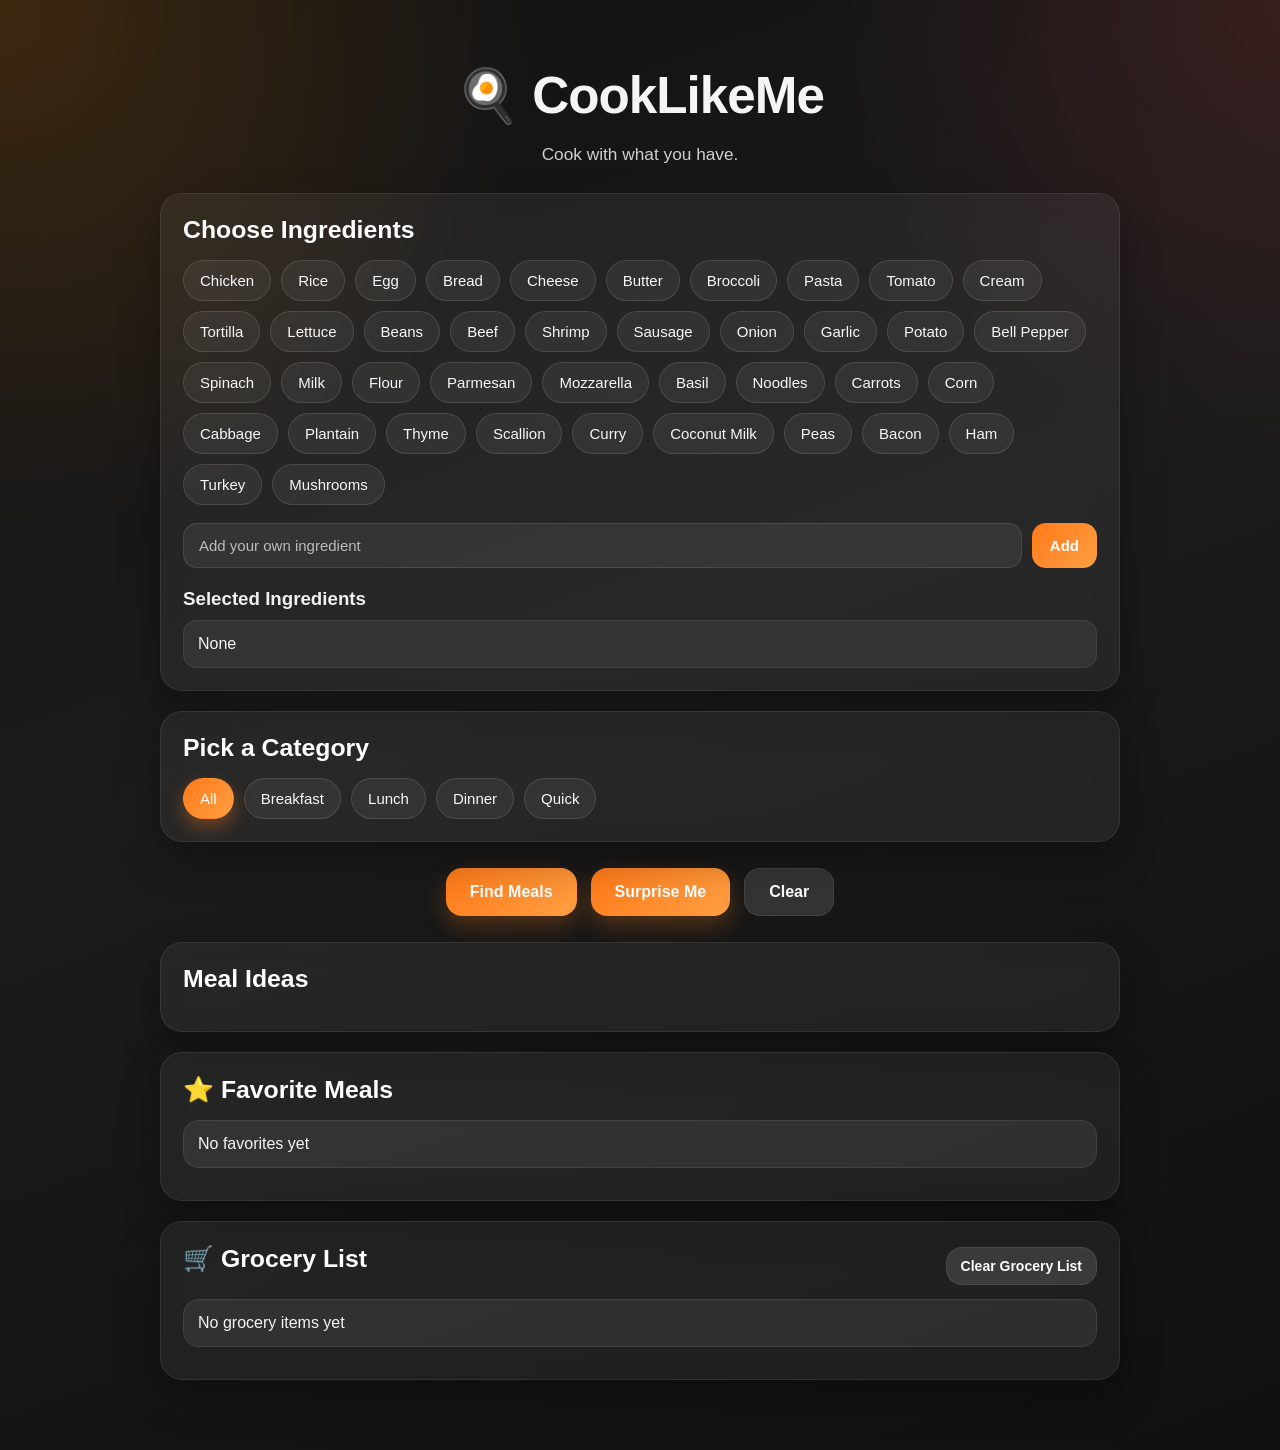
==== index.html @ 59a3946d "Add files via upload" ====
<!DOCTYPE html>
<html lang="en">
<head>
  <meta charset="UTF-8">
  <meta name="viewport" content="width=device-width, initial-scale=1.0">
  <title>CookLikeMe</title>
  <meta name="theme-color" content="#ff7a18">
  <meta name="description" content="CookLikeMe helps you find meals based on ingredients you already have.">
  <link rel="manifest" href="manifest.json">
  <link rel="stylesheet" href="style.css">
</head>
<body>
  <div class="app">
    <div class="container">
      <h1>🍳 CookLikeMe</h1>
      <p class="subtitle">Cook with what you have.</p>

      <div class="card">
        <h2>Choose Ingredients</h2>

        <div class="ingredients-box">
          <button class="ingredient-btn" onclick="toggleIngredient('chicken', this)">Chicken</button>
          <button class="ingredient-btn" onclick="toggleIngredient('rice', this)">Rice</button>
          <button class="ingredient-btn" onclick="toggleIngredient('egg', this)">Egg</button>
          <button class="ingredient-btn" onclick="toggleIngredient('bread', this)">Bread</button>
          <button class="ingredient-btn" onclick="toggleIngredient('cheese', this)">Cheese</button>
          <button class="ingredient-btn" onclick="toggleIngredient('butter', this)">Butter</button>
          <button class="ingredient-btn" onclick="toggleIngredient('broccoli', this)">Broccoli</button>
          <button class="ingredient-btn" onclick="toggleIngredient('pasta', this)">Pasta</button>
          <button class="ingredient-btn" onclick="toggleIngredient('tomato', this)">Tomato</button>
          <button class="ingredient-btn" onclick="toggleIngredient('cream', this)">Cream</button>
          <button class="ingredient-btn" onclick="toggleIngredient('tortilla', this)">Tortilla</button>
          <button class="ingredient-btn" onclick="toggleIngredient('lettuce', this)">Lettuce</button>
          <button class="ingredient-btn" onclick="toggleIngredient('beans', this)">Beans</button>
          <button class="ingredient-btn" onclick="toggleIngredient('beef', this)">Beef</button>
          <button class="ingredient-btn" onclick="toggleIngredient('shrimp', this)">Shrimp</button>
          <button class="ingredient-btn" onclick="toggleIngredient('sausage', this)">Sausage</button>
          <button class="ingredient-btn" onclick="toggleIngredient('onion', this)">Onion</button>
          <button class="ingredient-btn" onclick="toggleIngredient('garlic', this)">Garlic</button>
          <button class="ingredient-btn" onclick="toggleIngredient('potato', this)">Potato</button>
          <button class="ingredient-btn" onclick="toggleIngredient('bell pepper', this)">Bell Pepper</button>
          <button class="ingredient-btn" onclick="toggleIngredient('spinach', this)">Spinach</button>
          <button class="ingredient-btn" onclick="toggleIngredient('milk', this)">Milk</button>
          <button class="ingredient-btn" onclick="toggleIngredient('flour', this)">Flour</button>
          <button class="ingredient-btn" onclick="toggleIngredient('parmesan', this)">Parmesan</button>
          <button class="ingredient-btn" onclick="toggleIngredient('mozzarella', this)">Mozzarella</button>
          <button class="ingredient-btn" onclick="toggleIngredient('basil', this)">Basil</button>
          <button class="ingredient-btn" onclick="toggleIngredient('noodles', this)">Noodles</button>
          <button class="ingredient-btn" onclick="toggleIngredient('carrots', this)">Carrots</button>
          <button class="ingredient-btn" onclick="toggleIngredient('corn', this)">Corn</button>
          <button class="ingredient-btn" onclick="toggleIngredient('cabbage', this)">Cabbage</button>
          <button class="ingredient-btn" onclick="toggleIngredient('plantain', this)">Plantain</button>
          <button class="ingredient-btn" onclick="toggleIngredient('thyme', this)">Thyme</button>
          <button class="ingredient-btn" onclick="toggleIngredient('scallion', this)">Scallion</button>
          <button class="ingredient-btn" onclick="toggleIngredient('curry', this)">Curry</button>
          <button class="ingredient-btn" onclick="toggleIngredient('coconut milk', this)">Coconut Milk</button>
          <button class="ingredient-btn" onclick="toggleIngredient('peas', this)">Peas</button>
          <button class="ingredient-btn" onclick="toggleIngredient('bacon', this)">Bacon</button>
          <button class="ingredient-btn" onclick="toggleIngredient('ham', this)">Ham</button>
          <button class="ingredient-btn" onclick="toggleIngredient('turkey', this)">Turkey</button>
          <button class="ingredient-btn" onclick="toggleIngredient('mushrooms', this)">Mushrooms</button>
        </div>

        <div class="custom-input-row">
          <input type="text" id="customIngredient" placeholder="Add your own ingredient">
          <button class="small-btn" onclick="addCustomIngredient()">Add</button>
        </div>

        <h3>Selected Ingredients</h3>
        <div id="selectedIngredients" class="selected-display">None</div>
      </div>

      <div class="card">
        <h2>Pick a Category</h2>
        <div class="category-box">
          <button class="category-btn active-category" onclick="selectCategory('all', this)">All</button>
          <button class="category-btn" onclick="selectCategory('breakfast', this)">Breakfast</button>
          <button class="category-btn" onclick="selectCategory('lunch', this)">Lunch</button>
          <button class="category-btn" onclick="selectCategory('dinner', this)">Dinner</button>
          <button class="category-btn" onclick="selectCategory('quick', this)">Quick</button>
        </div>
      </div>

      <div class="actions">
        <button class="main-btn" onclick="findMeals()">Find Meals</button>
        <button class="main-btn" onclick="surpriseMeal()">Surprise Me</button>
        <button class="secondary-btn" onclick="clearResults()">Clear</button>
      </div>

      <div class="card results-card">
        <h2>Meal Ideas</h2>
        <ul id="results"></ul>
      </div>

      <div class="card">
        <h2>⭐ Favorite Meals</h2>
        <ul id="favoritesList"></ul>
      </div>

      <div class="card">
        <div class="section-header-row">
          <h2>🛒 Grocery List</h2>
          <button class="secondary-btn small-clear-btn" onclick="clearGroceryList()">Clear Grocery List</button>
        </div>
        <ul id="groceryList"></ul>
      </div>
    </div>
  </div>

  <div id="mealModal" class="modal">
    <div class="modal-content">
      <span class="close-modal" onclick="closeModal()">&times;</span>

      <h2 id="modalTitle"></h2>
      <p id="modalCategory"></p>
      <p id="modalIngredients"></p>
      <p id="modalInstructions"></p>

      <div class="modal-actions">
        <button onclick="modalSaveFavorite()">❤️ Save</button>
        <button onclick="modalAddToGrocery()">🛒 Add to Grocery</button>
      </div>
    </div>
  </div>

  <script src="script.js"></script>
  <script>
    if ("serviceWorker" in navigator) {
      window.addEventListener("load", () => {
        navigator.serviceWorker.register("sw.js")
          .then(() => console.log("Service Worker registered"))
          .catch(error => console.log("Service Worker registration failed:", error));
      });
    }
  </script>
</body>
</html>
---- style.css ----
* {
  box-sizing: border-box;
}

body {
  margin: 0;
  font-family: Arial, sans-serif;
  background:
    radial-gradient(circle at top left, rgba(255, 140, 0, 0.18), transparent 28%),
    radial-gradient(circle at top right, rgba(255, 80, 80, 0.14), transparent 24%),
    linear-gradient(160deg, #121212 0%, #1b1b1b 45%, #101010 100%);
  color: #f5f5f5;
}

.app {
  min-height: 100vh;
  padding: 32px 16px 50px;
}

.container {
  max-width: 960px;
  margin: 0 auto;
}

h1 {
  text-align: center;
  font-size: 3.2rem;
  margin-bottom: 10px;
  letter-spacing: -1px;
}

.subtitle {
  text-align: center;
  color: #cfcfcf;
  font-size: 1.08rem;
  margin-bottom: 28px;
}

.card {
  background: rgba(255, 255, 255, 0.06);
  border: 1px solid rgba(255, 255, 255, 0.08);
  border-radius: 22px;
  padding: 22px;
  margin-bottom: 20px;
  box-shadow: 0 18px 40px rgba(0, 0, 0, 0.28);
  backdrop-filter: blur(12px);
}

.card h2 {
  margin-top: 0;
  margin-bottom: 16px;
  font-size: 1.55rem;
  color: #ffffff;
}

.card h3 {
  margin-top: 20px;
  margin-bottom: 10px;
  color: #f0f0f0;
}

.ingredients-box,
.category-box {
  display: flex;
  flex-wrap: wrap;
  gap: 10px;
}

.ingredient-btn,
.category-btn {
  padding: 11px 16px;
  border-radius: 999px;
  border: 1px solid rgba(255, 255, 255, 0.12);
  background: rgba(255, 255, 255, 0.06);
  color: #f8f8f8;
  cursor: pointer;
  font-size: 15px;
  transition: 0.2s ease;
}

.ingredient-btn:hover,
.category-btn:hover {
  transform: translateY(-1px);
  border-color: rgba(255, 166, 77, 0.7);
  background: rgba(255, 255, 255, 0.1);
}

.ingredient-btn.selected {
  background: linear-gradient(135deg, #ff7a18, #ff9f43);
  color: white;
  border-color: transparent;
  box-shadow: 0 8px 18px rgba(255, 122, 24, 0.35);
}

.active-category {
  background: linear-gradient(135deg, #ff7a18, #ff9f43);
  color: white;
  border-color: transparent;
  box-shadow: 0 8px 18px rgba(255, 122, 24, 0.35);
}

.custom-input-row {
  display: flex;
  gap: 10px;
  margin-top: 18px;
  flex-wrap: wrap;
}

.custom-input-row input {
  flex: 1;
  min-width: 220px;
  padding: 13px 15px;
  border-radius: 14px;
  border: 1px solid rgba(255, 255, 255, 0.1);
  background: rgba(255, 255, 255, 0.07);
  color: white;
  font-size: 15px;
  outline: none;
}

.custom-input-row input::placeholder {
  color: #bbbbbb;
}

.small-btn,
.main-btn,
.secondary-btn,
.remove-favorite-btn,
.add-grocery-btn,
.remove-grocery-btn {
  border: none;
  cursor: pointer;
  transition: 0.2s ease;
  font-weight: 600;
}

.small-btn {
  background: linear-gradient(135deg, #ff7a18, #ff9f43);
  color: white;
  padding: 12px 18px;
  border-radius: 14px;
  font-size: 15px;
}

.main-btn {
  background: linear-gradient(135deg, #ff7a18, #ff9f43);
  color: white;
  padding: 14px 24px;
  border-radius: 16px;
  font-size: 16px;
  box-shadow: 0 10px 22px rgba(255, 122, 24, 0.26);
}

.secondary-btn {
  background: rgba(255, 255, 255, 0.12);
  color: #ffffff;
  padding: 14px 24px;
  border-radius: 16px;
  font-size: 16px;
  border: 1px solid rgba(255, 255, 255, 0.08);
}

.small-clear-btn {
  padding: 10px 14px;
  font-size: 14px;
}

.small-btn:hover,
.main-btn:hover,
.secondary-btn:hover,
.remove-favorite-btn:hover,
.add-grocery-btn:hover,
.remove-grocery-btn:hover {
  transform: translateY(-1px);
  opacity: 0.97;
}

.selected-display {
  background: rgba(255, 255, 255, 0.06);
  border-radius: 14px;
  padding: 14px;
  min-height: 48px;
  border: 1px solid rgba(255, 255, 255, 0.08);
}

.ingredient-tag {
  display: inline-block;
  background: linear-gradient(135deg, #ff7a18, #ff9f43);
  color: white;
  padding: 7px 12px;
  margin: 5px;
  border-radius: 999px;
  font-size: 14px;
  cursor: pointer;
  box-shadow: 0 8px 14px rgba(255, 122, 24, 0.22);
}

.ingredient-tag:hover {
  opacity: 0.88;
}

.actions {
  display: flex;
  justify-content: center;
  gap: 14px;
  margin: 26px 0;
  flex-wrap: wrap;
}

.results-card ul,
#favoritesList,
#groceryList {
  list-style: none;
  padding: 0;
  margin: 0;
}

.results-card li,
#favoritesList li,
#groceryList li {
  background: rgba(255, 255, 255, 0.07);
  border: 1px solid rgba(255, 255, 255, 0.08);
  margin: 10px 0;
  padding: 14px;
  border-radius: 16px;
  font-size: 16px;
}

.meal-card {
  text-align: left;
  cursor: pointer;
}

.meal-header {
  display: flex;
  align-items: flex-start;
  justify-content: space-between;
  gap: 12px;
  margin-bottom: 4px;
}

.meal-title {
  font-weight: bold;
  font-size: 19px;
  line-height: 1.3;
  color: #ffffff;
}

.favorite-btn {
  cursor: pointer;
  font-size: 22px;
  line-height: 1;
  flex-shrink: 0;
  filter: drop-shadow(0 2px 6px rgba(0, 0, 0, 0.25));
}

.favorite-btn:hover {
  transform: scale(1.15);
}

.meal-category {
  display: inline-block;
  font-size: 12px;
  color: #ffd3b0;
  text-transform: capitalize;
  margin-bottom: 8px;
  padding: 4px 10px;
  border-radius: 999px;
  background: rgba(255, 122, 24, 0.14);
  border: 1px solid rgba(255, 122, 24, 0.2);
}

.meal-ingredients {
  font-size: 14px;
  color: #d8d8d8;
  margin-bottom: 8px;
}

.meal-instructions {
  font-size: 14px;
  color: #f0f0f0;
  line-height: 1.6;
  margin-bottom: 12px;
}

.meal-missing {
  color: #ffb370;
  margin-top: 5px;
  margin-bottom: 10px;
  font-weight: bold;
}

.meal-actions {
  display: flex;
  flex-wrap: wrap;
  gap: 10px;
  margin-top: 10px;
}

.add-grocery-btn {
  background: rgba(255, 255, 255, 0.1);
  color: white;
  padding: 10px 14px;
  border-radius: 12px;
  font-size: 14px;
  border: 1px solid rgba(255, 255, 255, 0.08);
}

.add-grocery-btn:hover {
  background: rgba(255, 255, 255, 0.16);
}

.close-match-title {
  margin: 10px 0 14px;
  font-size: 1.35rem;
  color: #ffffff;
}

.favorite-item,
.grocery-item {
  display: flex;
  justify-content: space-between;
  align-items: center;
  gap: 12px;
  color: #f5f5f5;
}

.remove-favorite-btn,
.remove-grocery-btn {
  background: linear-gradient(135deg, #ff7a18, #ff9f43);
  color: white;
  padding: 8px 12px;
  border-radius: 10px;
  font-size: 14px;
}

.section-header-row {
  display: flex;
  justify-content: space-between;
  align-items: center;
  gap: 12px;
  flex-wrap: wrap;
}

/* MODAL */
.modal {
  display: none;
  position: fixed;
  z-index: 1000;
  inset: 0;
  background: rgba(0, 0, 0, 0.72);
  backdrop-filter: blur(4px);
}

.modal-content {
  background: linear-gradient(180deg, #232323 0%, #181818 100%);
  color: white;
  margin: 8% auto;
  padding: 26px;
  border-radius: 22px;
  width: 90%;
  max-width: 520px;
  position: relative;
  animation: fadeIn 0.2s ease;
  box-shadow: 0 24px 60px rgba(0, 0, 0, 0.45);
  border: 1px solid rgba(255, 255, 255, 0.08);
}

@keyframes fadeIn {
  from {
    opacity: 0;
    transform: translateY(10px) scale(0.98);
  }
  to {
    opacity: 1;
    transform: translateY(0) scale(1);
  }
}

.close-modal {
  position: absolute;
  right: 16px;
  top: 10px;
  font-size: 28px;
  cursor: pointer;
  color: #ffffff;
}

.modal-actions {
  display: flex;
  gap: 10px;
  margin-top: 18px;
  flex-wrap: wrap;
}

.modal-actions button {
  flex: 1;
  min-width: 140px;
  padding: 12px;
  border-radius: 12px;
  border: none;
  background: linear-gradient(135deg, #ff7a18, #ff9f43);
  color: white;
  cursor: pointer;
  font-weight: 600;
}

#modalTitle {
  margin-top: 8px;
  margin-bottom: 14px;
  font-size: 1.8rem;
}

#modalCategory,
#modalIngredients,
#modalInstructions {
  margin: 10px 0;
  line-height: 1.6;
  color: #e8e8e8;
}

@media (max-width: 600px) {
  h1 {
    font-size: 2.4rem;
  }

  .card {
    padding: 18px;
  }

  .main-btn,
  .secondary-btn,
  .small-btn,
  .add-grocery-btn {
    width: 100%;
  }

  .custom-input-row {
    flex-direction: column;
  }

  .meal-header,
  .favorite-item,
  .grocery-item,
  .section-header-row {
    flex-direction: column;
    align-items: flex-start;
  }

  .favorite-btn {
    align-self: flex-end;
  }

  .modal-content {
    margin: 20% auto;
    padding: 22px;
  }
}
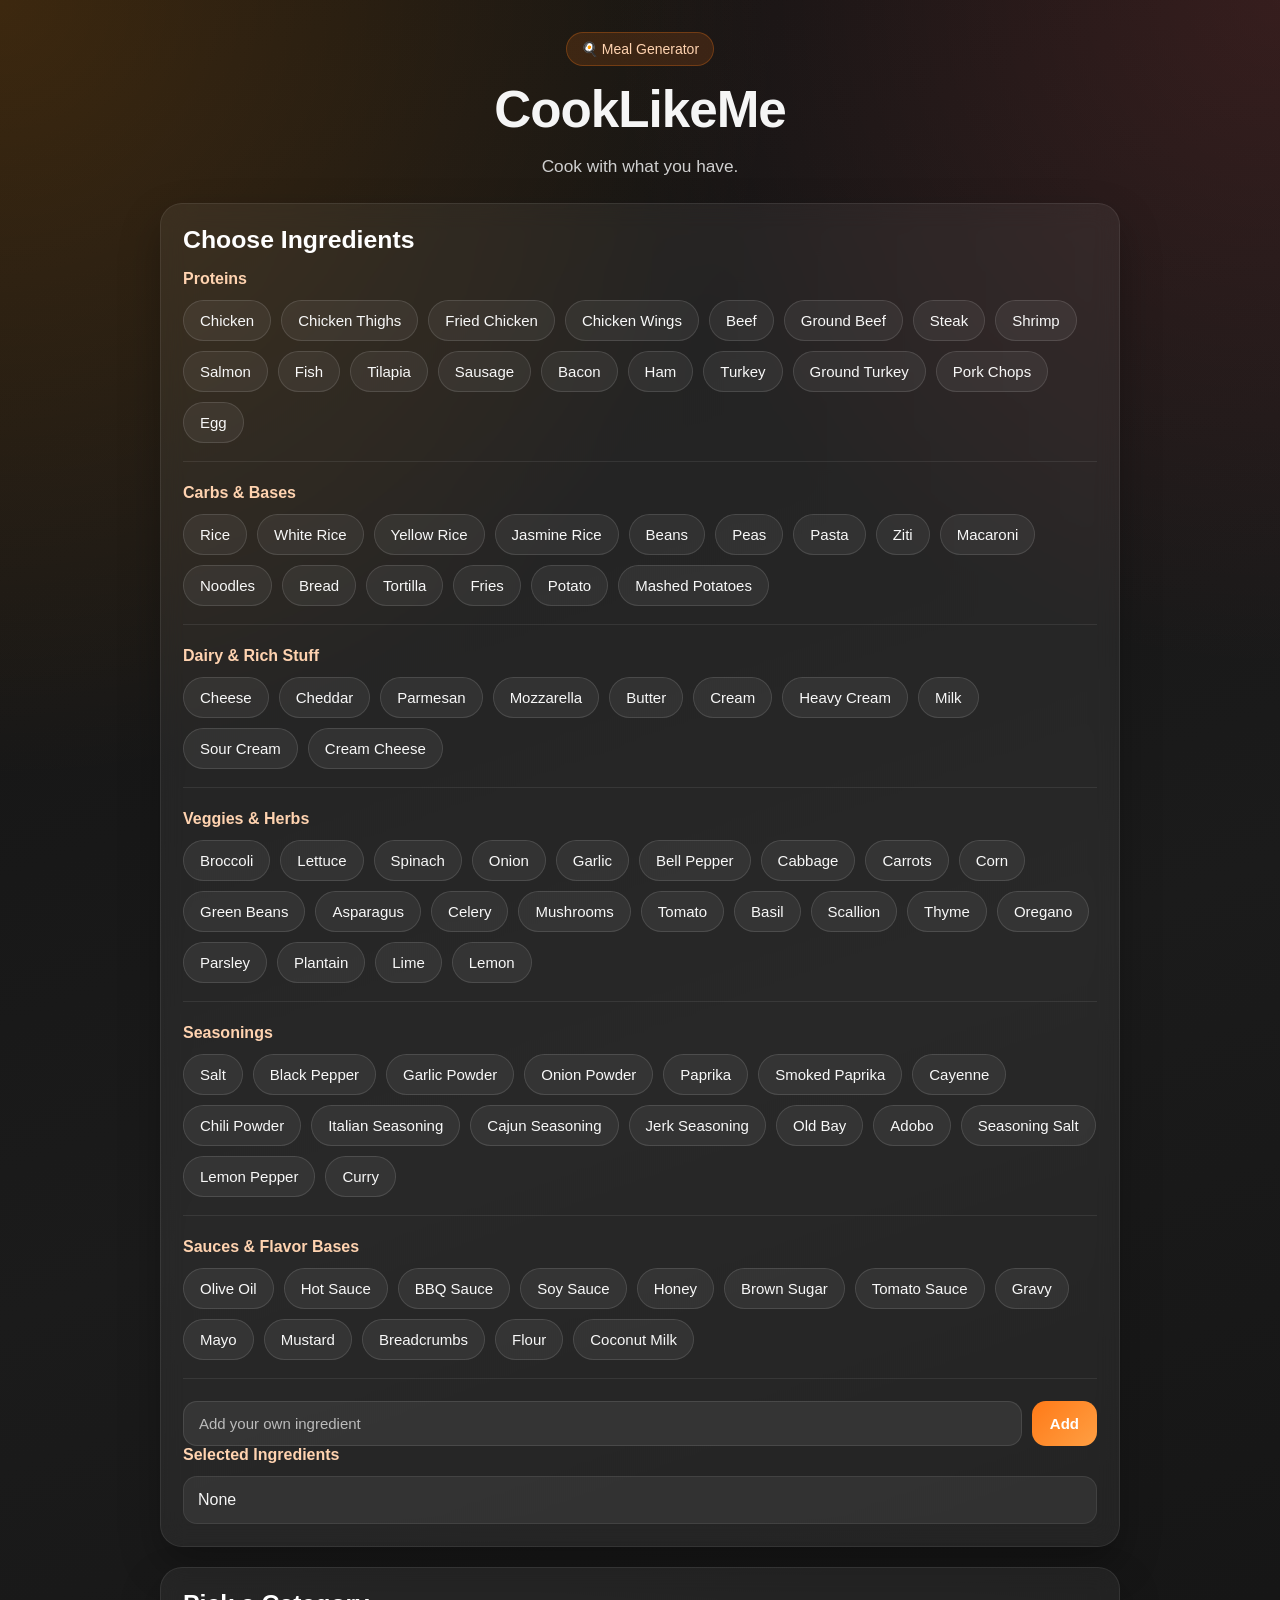
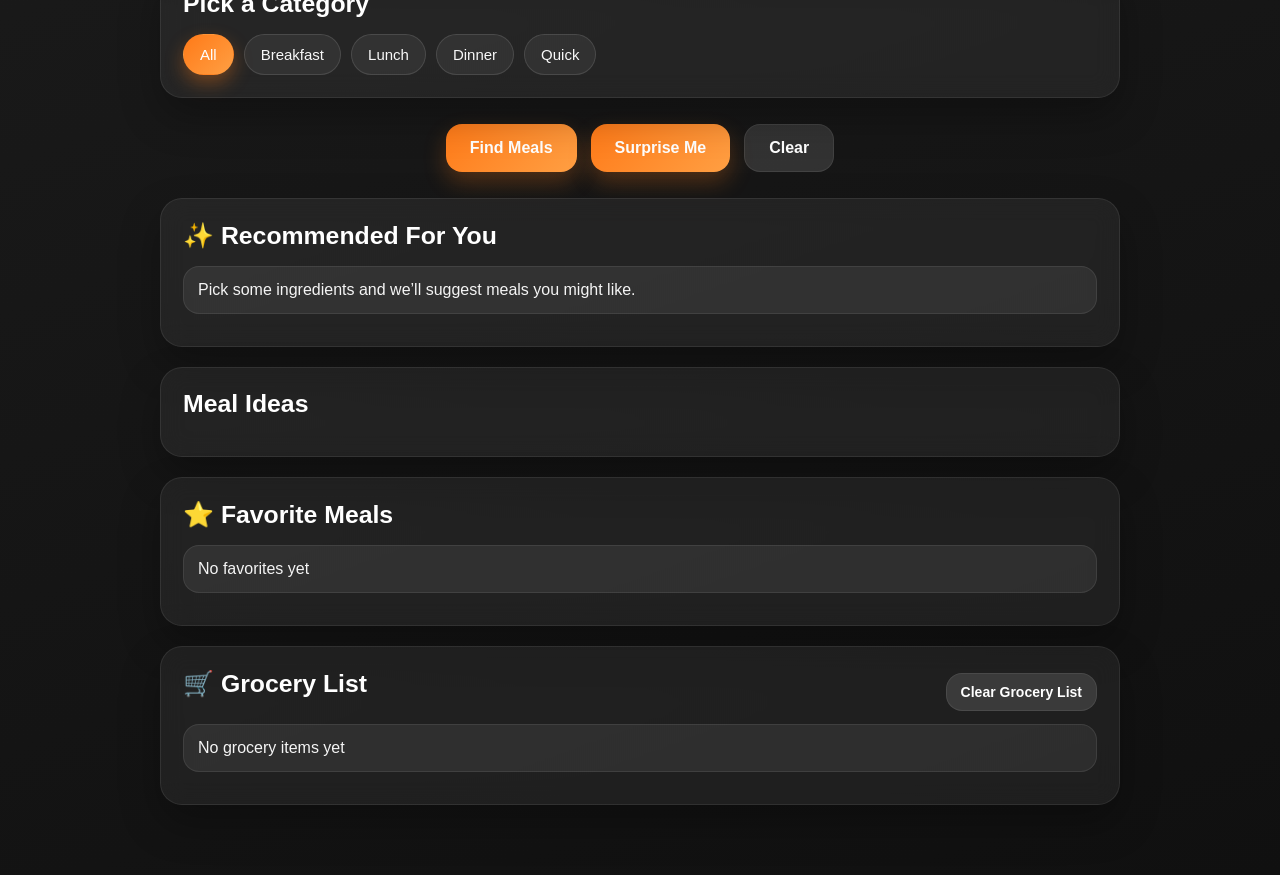
==== commit 7e570ed6: "Add files via upload" ====
--- a/index.html
+++ b/index.html
@@ -12,53 +12,143 @@
 <body>
   <div class="app">
     <div class="container">
-      <h1>🍳 CookLikeMe</h1>
-      <p class="subtitle">Cook with what you have.</p>
+      <div class="hero">
+        <div class="hero-badge">🍳 Meal Generator</div>
+        <h1>CookLikeMe</h1>
+        <p class="subtitle">Cook with what you have.</p>
+      </div>
 
       <div class="card">
         <h2>Choose Ingredients</h2>
 
-        <div class="ingredients-box">
-          <button class="ingredient-btn" onclick="toggleIngredient('chicken', this)">Chicken</button>
-          <button class="ingredient-btn" onclick="toggleIngredient('rice', this)">Rice</button>
-          <button class="ingredient-btn" onclick="toggleIngredient('egg', this)">Egg</button>
-          <button class="ingredient-btn" onclick="toggleIngredient('bread', this)">Bread</button>
-          <button class="ingredient-btn" onclick="toggleIngredient('cheese', this)">Cheese</button>
-          <button class="ingredient-btn" onclick="toggleIngredient('butter', this)">Butter</button>
-          <button class="ingredient-btn" onclick="toggleIngredient('broccoli', this)">Broccoli</button>
-          <button class="ingredient-btn" onclick="toggleIngredient('pasta', this)">Pasta</button>
-          <button class="ingredient-btn" onclick="toggleIngredient('tomato', this)">Tomato</button>
-          <button class="ingredient-btn" onclick="toggleIngredient('cream', this)">Cream</button>
-          <button class="ingredient-btn" onclick="toggleIngredient('tortilla', this)">Tortilla</button>
-          <button class="ingredient-btn" onclick="toggleIngredient('lettuce', this)">Lettuce</button>
-          <button class="ingredient-btn" onclick="toggleIngredient('beans', this)">Beans</button>
-          <button class="ingredient-btn" onclick="toggleIngredient('beef', this)">Beef</button>
-          <button class="ingredient-btn" onclick="toggleIngredient('shrimp', this)">Shrimp</button>
-          <button class="ingredient-btn" onclick="toggleIngredient('sausage', this)">Sausage</button>
-          <button class="ingredient-btn" onclick="toggleIngredient('onion', this)">Onion</button>
-          <button class="ingredient-btn" onclick="toggleIngredient('garlic', this)">Garlic</button>
-          <button class="ingredient-btn" onclick="toggleIngredient('potato', this)">Potato</button>
-          <button class="ingredient-btn" onclick="toggleIngredient('bell pepper', this)">Bell Pepper</button>
-          <button class="ingredient-btn" onclick="toggleIngredient('spinach', this)">Spinach</button>
-          <button class="ingredient-btn" onclick="toggleIngredient('milk', this)">Milk</button>
-          <button class="ingredient-btn" onclick="toggleIngredient('flour', this)">Flour</button>
-          <button class="ingredient-btn" onclick="toggleIngredient('parmesan', this)">Parmesan</button>
-          <button class="ingredient-btn" onclick="toggleIngredient('mozzarella', this)">Mozzarella</button>
-          <button class="ingredient-btn" onclick="toggleIngredient('basil', this)">Basil</button>
-          <button class="ingredient-btn" onclick="toggleIngredient('noodles', this)">Noodles</button>
-          <button class="ingredient-btn" onclick="toggleIngredient('carrots', this)">Carrots</button>
-          <button class="ingredient-btn" onclick="toggleIngredient('corn', this)">Corn</button>
-          <button class="ingredient-btn" onclick="toggleIngredient('cabbage', this)">Cabbage</button>
-          <button class="ingredient-btn" onclick="toggleIngredient('plantain', this)">Plantain</button>
-          <button class="ingredient-btn" onclick="toggleIngredient('thyme', this)">Thyme</button>
-          <button class="ingredient-btn" onclick="toggleIngredient('scallion', this)">Scallion</button>
-          <button class="ingredient-btn" onclick="toggleIngredient('curry', this)">Curry</button>
-          <button class="ingredient-btn" onclick="toggleIngredient('coconut milk', this)">Coconut Milk</button>
-          <button class="ingredient-btn" onclick="toggleIngredient('peas', this)">Peas</button>
-          <button class="ingredient-btn" onclick="toggleIngredient('bacon', this)">Bacon</button>
-          <button class="ingredient-btn" onclick="toggleIngredient('ham', this)">Ham</button>
-          <button class="ingredient-btn" onclick="toggleIngredient('turkey', this)">Turkey</button>
-          <button class="ingredient-btn" onclick="toggleIngredient('mushrooms', this)">Mushrooms</button>
+        <div class="ingredient-group">
+          <h3>Proteins</h3>
+          <div class="ingredients-box">
+            <button class="ingredient-btn" onclick="toggleIngredient('chicken', this)">Chicken</button>
+            <button class="ingredient-btn" onclick="toggleIngredient('chicken thighs', this)">Chicken Thighs</button>
+            <button class="ingredient-btn" onclick="toggleIngredient('fried chicken', this)">Fried Chicken</button>
+            <button class="ingredient-btn" onclick="toggleIngredient('chicken wings', this)">Chicken Wings</button>
+            <button class="ingredient-btn" onclick="toggleIngredient('beef', this)">Beef</button>
+            <button class="ingredient-btn" onclick="toggleIngredient('ground beef', this)">Ground Beef</button>
+            <button class="ingredient-btn" onclick="toggleIngredient('steak', this)">Steak</button>
+            <button class="ingredient-btn" onclick="toggleIngredient('shrimp', this)">Shrimp</button>
+            <button class="ingredient-btn" onclick="toggleIngredient('salmon', this)">Salmon</button>
+            <button class="ingredient-btn" onclick="toggleIngredient('fish', this)">Fish</button>
+            <button class="ingredient-btn" onclick="toggleIngredient('tilapia', this)">Tilapia</button>
+            <button class="ingredient-btn" onclick="toggleIngredient('sausage', this)">Sausage</button>
+            <button class="ingredient-btn" onclick="toggleIngredient('bacon', this)">Bacon</button>
+            <button class="ingredient-btn" onclick="toggleIngredient('ham', this)">Ham</button>
+            <button class="ingredient-btn" onclick="toggleIngredient('turkey', this)">Turkey</button>
+            <button class="ingredient-btn" onclick="toggleIngredient('ground turkey', this)">Ground Turkey</button>
+            <button class="ingredient-btn" onclick="toggleIngredient('pork chops', this)">Pork Chops</button>
+            <button class="ingredient-btn" onclick="toggleIngredient('egg', this)">Egg</button>
+          </div>
+        </div>
+
+        <div class="ingredient-group">
+          <h3>Carbs & Bases</h3>
+          <div class="ingredients-box">
+            <button class="ingredient-btn" onclick="toggleIngredient('rice', this)">Rice</button>
+            <button class="ingredient-btn" onclick="toggleIngredient('white rice', this)">White Rice</button>
+            <button class="ingredient-btn" onclick="toggleIngredient('yellow rice', this)">Yellow Rice</button>
+            <button class="ingredient-btn" onclick="toggleIngredient('jasmine rice', this)">Jasmine Rice</button>
+            <button class="ingredient-btn" onclick="toggleIngredient('beans', this)">Beans</button>
+            <button class="ingredient-btn" onclick="toggleIngredient('peas', this)">Peas</button>
+            <button class="ingredient-btn" onclick="toggleIngredient('pasta', this)">Pasta</button>
+            <button class="ingredient-btn" onclick="toggleIngredient('ziti', this)">Ziti</button>
+            <button class="ingredient-btn" onclick="toggleIngredient('macaroni', this)">Macaroni</button>
+            <button class="ingredient-btn" onclick="toggleIngredient('noodles', this)">Noodles</button>
+            <button class="ingredient-btn" onclick="toggleIngredient('bread', this)">Bread</button>
+            <button class="ingredient-btn" onclick="toggleIngredient('tortilla', this)">Tortilla</button>
+            <button class="ingredient-btn" onclick="toggleIngredient('fries', this)">Fries</button>
+            <button class="ingredient-btn" onclick="toggleIngredient('potato', this)">Potato</button>
+            <button class="ingredient-btn" onclick="toggleIngredient('mashed potatoes', this)">Mashed Potatoes</button>
+          </div>
+        </div>
+
+        <div class="ingredient-group">
+          <h3>Dairy & Rich Stuff</h3>
+          <div class="ingredients-box">
+            <button class="ingredient-btn" onclick="toggleIngredient('cheese', this)">Cheese</button>
+            <button class="ingredient-btn" onclick="toggleIngredient('cheddar', this)">Cheddar</button>
+            <button class="ingredient-btn" onclick="toggleIngredient('parmesan', this)">Parmesan</button>
+            <button class="ingredient-btn" onclick="toggleIngredient('mozzarella', this)">Mozzarella</button>
+            <button class="ingredient-btn" onclick="toggleIngredient('butter', this)">Butter</button>
+            <button class="ingredient-btn" onclick="toggleIngredient('cream', this)">Cream</button>
+            <button class="ingredient-btn" onclick="toggleIngredient('heavy cream', this)">Heavy Cream</button>
+            <button class="ingredient-btn" onclick="toggleIngredient('milk', this)">Milk</button>
+            <button class="ingredient-btn" onclick="toggleIngredient('sour cream', this)">Sour Cream</button>
+            <button class="ingredient-btn" onclick="toggleIngredient('cream cheese', this)">Cream Cheese</button>
+          </div>
+        </div>
+
+        <div class="ingredient-group">
+          <h3>Veggies & Herbs</h3>
+          <div class="ingredients-box">
+            <button class="ingredient-btn" onclick="toggleIngredient('broccoli', this)">Broccoli</button>
+            <button class="ingredient-btn" onclick="toggleIngredient('lettuce', this)">Lettuce</button>
+            <button class="ingredient-btn" onclick="toggleIngredient('spinach', this)">Spinach</button>
+            <button class="ingredient-btn" onclick="toggleIngredient('onion', this)">Onion</button>
+            <button class="ingredient-btn" onclick="toggleIngredient('garlic', this)">Garlic</button>
+            <button class="ingredient-btn" onclick="toggleIngredient('bell pepper', this)">Bell Pepper</button>
+            <button class="ingredient-btn" onclick="toggleIngredient('cabbage', this)">Cabbage</button>
+            <button class="ingredient-btn" onclick="toggleIngredient('carrots', this)">Carrots</button>
+            <button class="ingredient-btn" onclick="toggleIngredient('corn', this)">Corn</button>
+            <button class="ingredient-btn" onclick="toggleIngredient('green beans', this)">Green Beans</button>
+            <button class="ingredient-btn" onclick="toggleIngredient('asparagus', this)">Asparagus</button>
+            <button class="ingredient-btn" onclick="toggleIngredient('celery', this)">Celery</button>
+            <button class="ingredient-btn" onclick="toggleIngredient('mushrooms', this)">Mushrooms</button>
+            <button class="ingredient-btn" onclick="toggleIngredient('tomato', this)">Tomato</button>
+            <button class="ingredient-btn" onclick="toggleIngredient('basil', this)">Basil</button>
+            <button class="ingredient-btn" onclick="toggleIngredient('scallion', this)">Scallion</button>
+            <button class="ingredient-btn" onclick="toggleIngredient('thyme', this)">Thyme</button>
+            <button class="ingredient-btn" onclick="toggleIngredient('oregano', this)">Oregano</button>
+            <button class="ingredient-btn" onclick="toggleIngredient('parsley', this)">Parsley</button>
+            <button class="ingredient-btn" onclick="toggleIngredient('plantain', this)">Plantain</button>
+            <button class="ingredient-btn" onclick="toggleIngredient('lime', this)">Lime</button>
+            <button class="ingredient-btn" onclick="toggleIngredient('lemon', this)">Lemon</button>
+          </div>
+        </div>
+
+        <div class="ingredient-group">
+          <h3>Seasonings</h3>
+          <div class="ingredients-box">
+            <button class="ingredient-btn" onclick="toggleIngredient('salt', this)">Salt</button>
+            <button class="ingredient-btn" onclick="toggleIngredient('black pepper', this)">Black Pepper</button>
+            <button class="ingredient-btn" onclick="toggleIngredient('garlic powder', this)">Garlic Powder</button>
+            <button class="ingredient-btn" onclick="toggleIngredient('onion powder', this)">Onion Powder</button>
+            <button class="ingredient-btn" onclick="toggleIngredient('paprika', this)">Paprika</button>
+            <button class="ingredient-btn" onclick="toggleIngredient('smoked paprika', this)">Smoked Paprika</button>
+            <button class="ingredient-btn" onclick="toggleIngredient('cayenne', this)">Cayenne</button>
+            <button class="ingredient-btn" onclick="toggleIngredient('chili powder', this)">Chili Powder</button>
+            <button class="ingredient-btn" onclick="toggleIngredient('italian seasoning', this)">Italian Seasoning</button>
+            <button class="ingredient-btn" onclick="toggleIngredient('cajun seasoning', this)">Cajun Seasoning</button>
+            <button class="ingredient-btn" onclick="toggleIngredient('jerk seasoning', this)">Jerk Seasoning</button>
+            <button class="ingredient-btn" onclick="toggleIngredient('old bay', this)">Old Bay</button>
+            <button class="ingredient-btn" onclick="toggleIngredient('adobo', this)">Adobo</button>
+            <button class="ingredient-btn" onclick="toggleIngredient('seasoning salt', this)">Seasoning Salt</button>
+            <button class="ingredient-btn" onclick="toggleIngredient('lemon pepper', this)">Lemon Pepper</button>
+            <button class="ingredient-btn" onclick="toggleIngredient('curry', this)">Curry</button>
+          </div>
+        </div>
+
+        <div class="ingredient-group">
+          <h3>Sauces & Flavor Bases</h3>
+          <div class="ingredients-box">
+            <button class="ingredient-btn" onclick="toggleIngredient('olive oil', this)">Olive Oil</button>
+            <button class="ingredient-btn" onclick="toggleIngredient('hot sauce', this)">Hot Sauce</button>
+            <button class="ingredient-btn" onclick="toggleIngredient('bbq sauce', this)">BBQ Sauce</button>
+            <button class="ingredient-btn" onclick="toggleIngredient('soy sauce', this)">Soy Sauce</button>
+            <button class="ingredient-btn" onclick="toggleIngredient('honey', this)">Honey</button>
+            <button class="ingredient-btn" onclick="toggleIngredient('brown sugar', this)">Brown Sugar</button>
+            <button class="ingredient-btn" onclick="toggleIngredient('tomato sauce', this)">Tomato Sauce</button>
+            <button class="ingredient-btn" onclick="toggleIngredient('gravy', this)">Gravy</button>
+            <button class="ingredient-btn" onclick="toggleIngredient('mayo', this)">Mayo</button>
+            <button class="ingredient-btn" onclick="toggleIngredient('mustard', this)">Mustard</button>
+            <button class="ingredient-btn" onclick="toggleIngredient('breadcrumbs', this)">Breadcrumbs</button>
+            <button class="ingredient-btn" onclick="toggleIngredient('flour', this)">Flour</button>
+            <button class="ingredient-btn" onclick="toggleIngredient('coconut milk', this)">Coconut Milk</button>
+          </div>
         </div>
 
         <div class="custom-input-row">
@@ -87,6 +177,11 @@
         <button class="secondary-btn" onclick="clearResults()">Clear</button>
       </div>
 
+      <div class="card">
+        <h2>✨ Recommended For You</h2>
+        <ul id="recommendedResults"></ul>
+      </div>
+
       <div class="card results-card">
         <h2>Meal Ideas</h2>
         <ul id="results"></ul>
@@ -110,12 +205,10 @@
   <div id="mealModal" class="modal">
     <div class="modal-content">
       <span class="close-modal" onclick="closeModal()">&times;</span>
-
       <h2 id="modalTitle"></h2>
       <p id="modalCategory"></p>
       <p id="modalIngredients"></p>
       <p id="modalInstructions"></p>
-
       <div class="modal-actions">
         <button onclick="modalSaveFavorite()">❤️ Save</button>
         <button onclick="modalAddToGrocery()">🛒 Add to Grocery</button>
--- a/style.css
+++ b/style.css
@@ -22,10 +22,26 @@
   margin: 0 auto;
 }
 
+.hero {
+  text-align: center;
+  margin-bottom: 26px;
+}
+
+.hero-badge {
+  display: inline-block;
+  padding: 8px 14px;
+  border-radius: 999px;
+  background: rgba(255, 122, 24, 0.14);
+  border: 1px solid rgba(255, 122, 24, 0.28);
+  color: #ffd3b0;
+  font-size: 14px;
+  margin-bottom: 14px;
+}
+
 h1 {
   text-align: center;
   font-size: 3.2rem;
-  margin-bottom: 10px;
+  margin: 0 0 10px;
   letter-spacing: -1px;
 }
 
@@ -33,7 +49,7 @@
   text-align: center;
   color: #cfcfcf;
   font-size: 1.08rem;
-  margin-bottom: 28px;
+  margin-bottom: 0;
 }
 
 .card {
@@ -54,9 +70,22 @@
 }
 
 .card h3 {
-  margin-top: 20px;
-  margin-bottom: 10px;
-  color: #f0f0f0;
+  margin-top: 0;
+  margin-bottom: 12px;
+  color: #ffd3b0;
+  font-size: 1rem;
+}
+
+.ingredient-group {
+  margin-bottom: 22px;
+  padding-bottom: 18px;
+  border-bottom: 1px solid rgba(255, 255, 255, 0.08);
+}
+
+.ingredient-group:last-of-type {
+  border-bottom: none;
+  padding-bottom: 0;
+  margin-bottom: 18px;
 }
 
 .ingredients-box,
@@ -209,7 +238,8 @@
 
 .results-card ul,
 #favoritesList,
-#groceryList {
+#groceryList,
+#recommendedResults {
   list-style: none;
   padding: 0;
   margin: 0;
@@ -217,7 +247,8 @@
 
 .results-card li,
 #favoritesList li,
-#groceryList li {
+#groceryList li,
+#recommendedResults li {
   background: rgba(255, 255, 255, 0.07);
   border: 1px solid rgba(255, 255, 255, 0.08);
   margin: 10px 0;
@@ -421,7 +452,7 @@
 
 @media (max-width: 600px) {
   h1 {
-    font-size: 2.4rem;
+    font-size: 2.5rem;
   }
 
   .card {
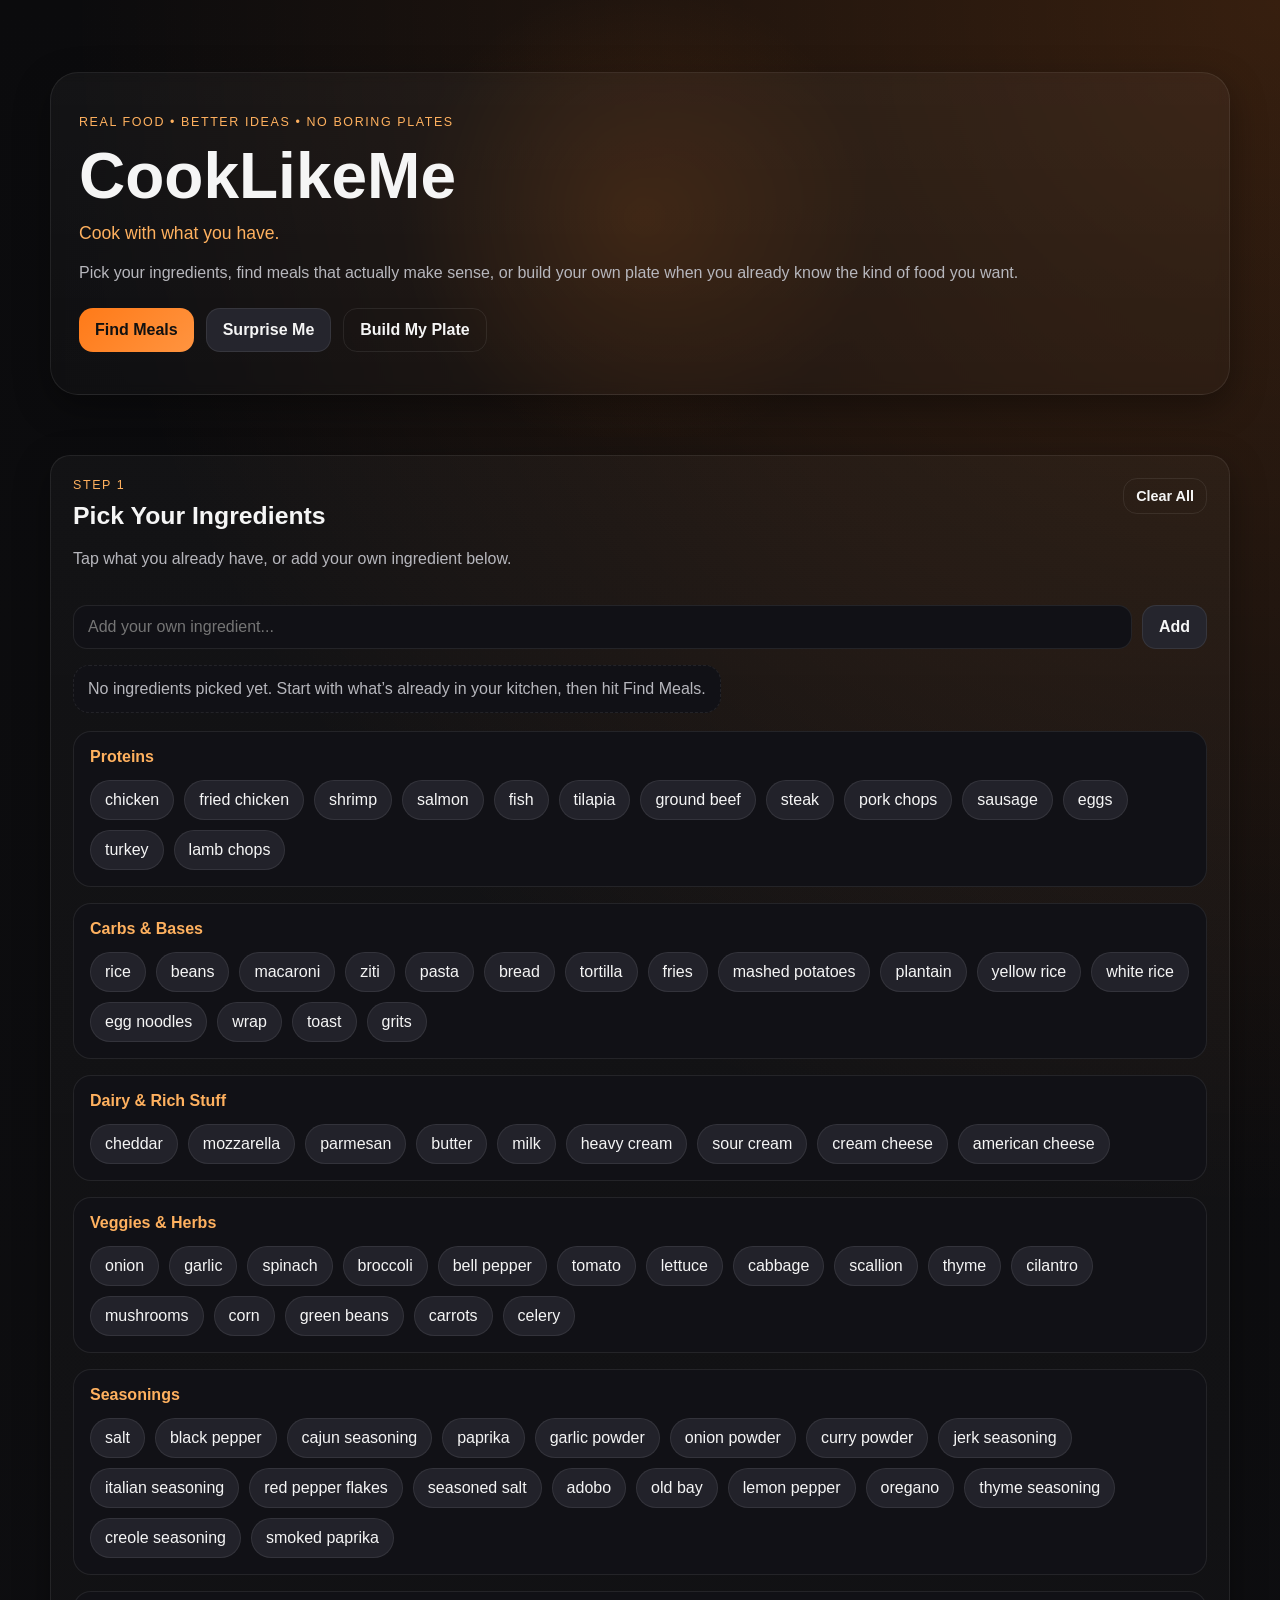
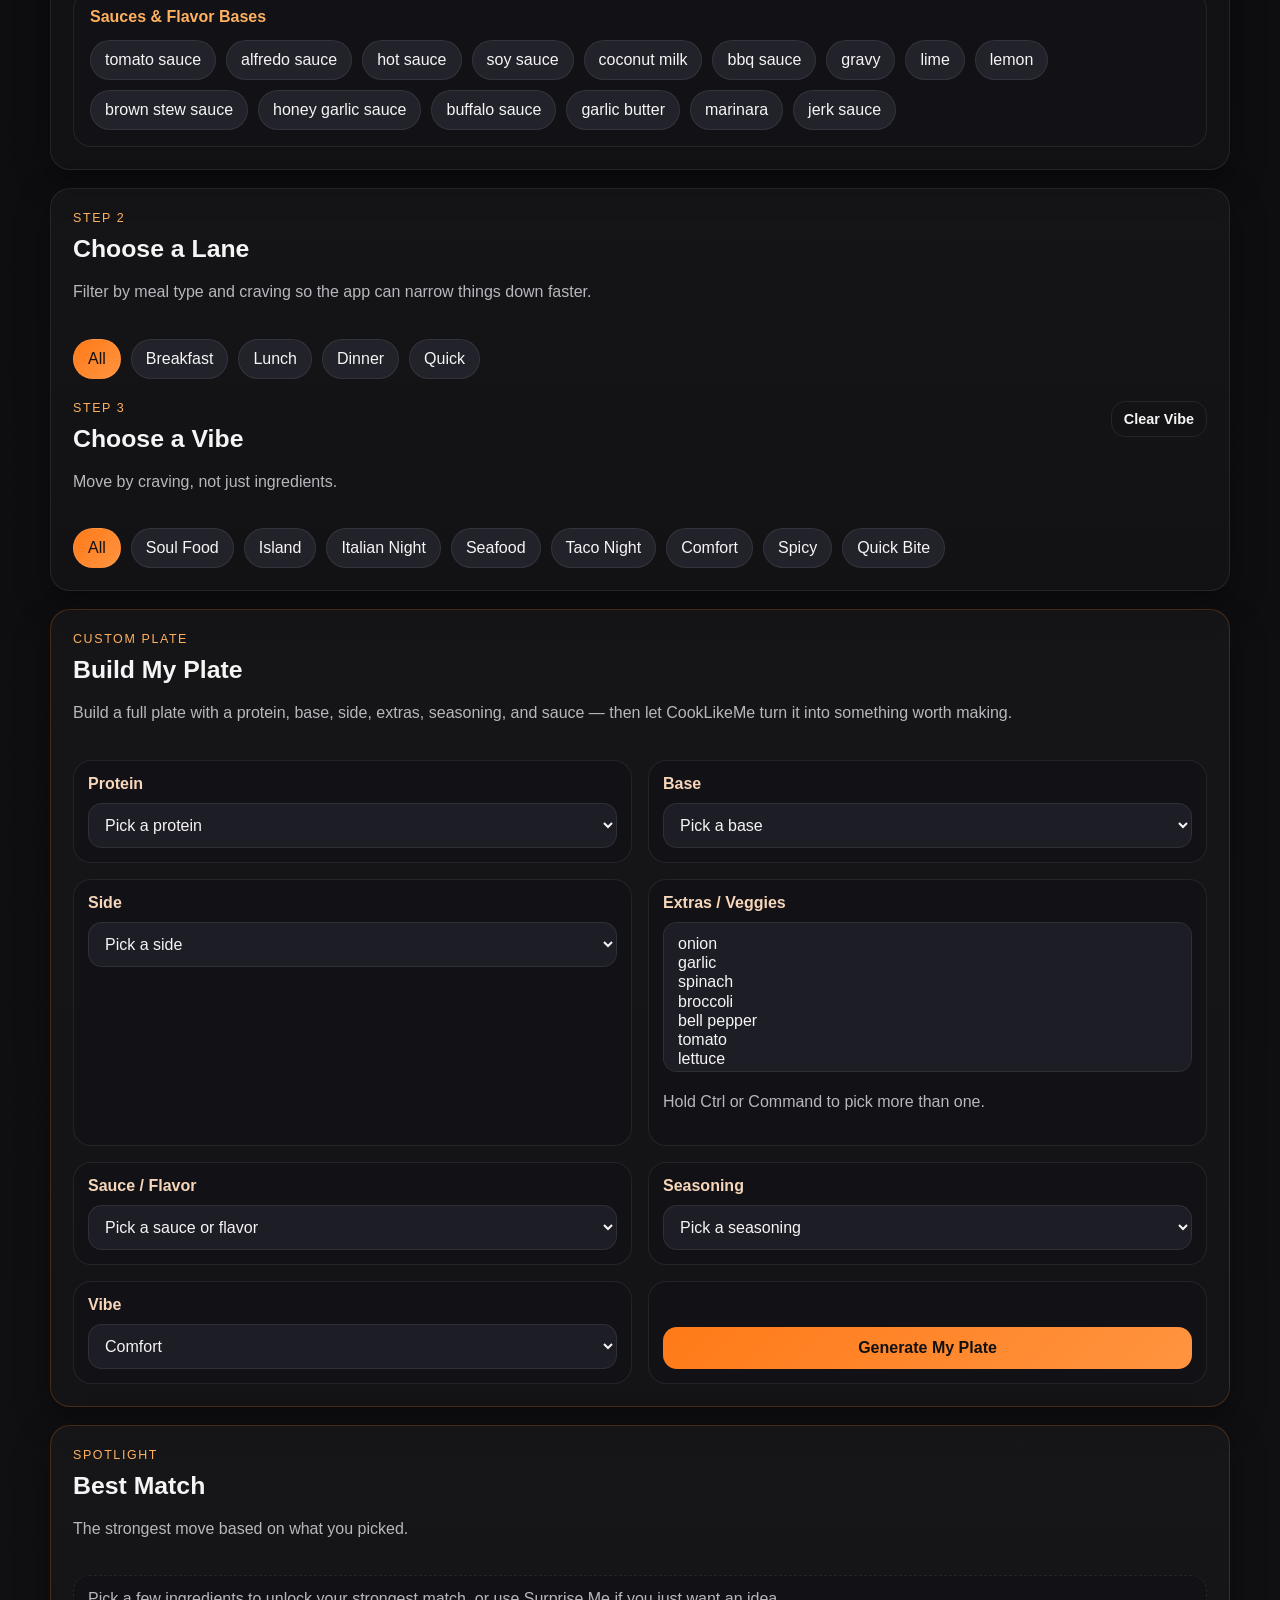
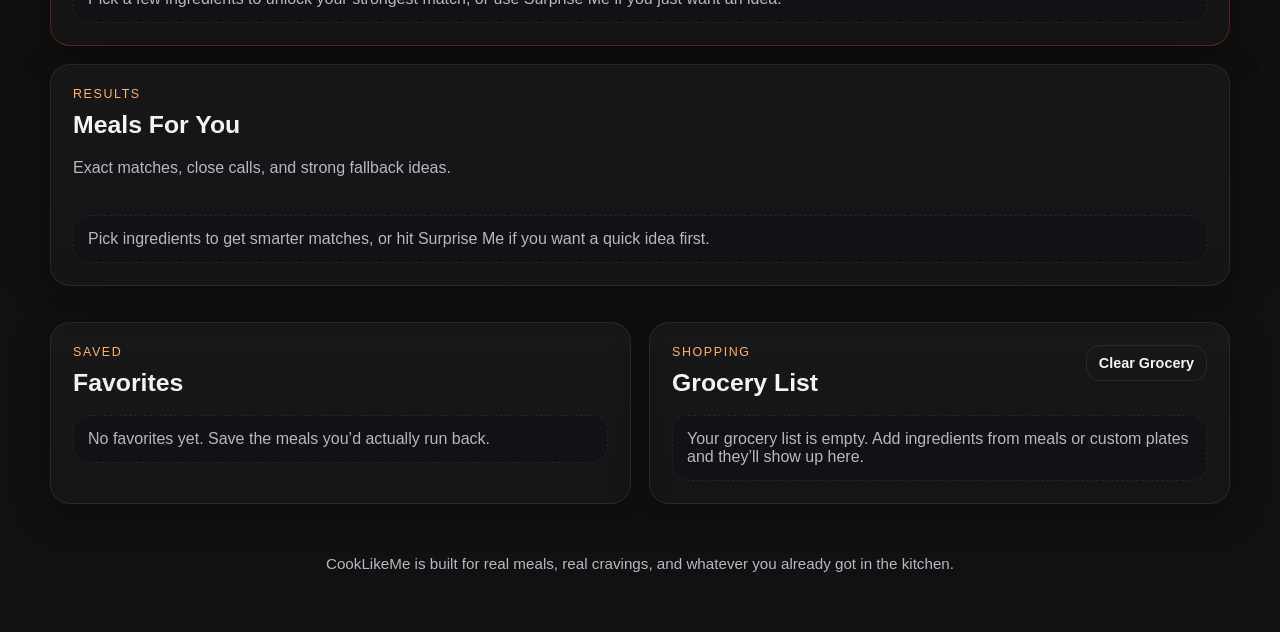
==== commit f819743f: "Add files via upload" ====
--- a/index.html
+++ b/index.html
@@ -1,230 +1,237 @@
 <!DOCTYPE html>
 <html lang="en">
 <head>
-  <meta charset="UTF-8">
-  <meta name="viewport" content="width=device-width, initial-scale=1.0">
+  <meta charset="UTF-8" />
+  <meta name="viewport" content="width=device-width, initial-scale=1.0" />
   <title>CookLikeMe</title>
-  <meta name="theme-color" content="#ff7a18">
-  <meta name="description" content="CookLikeMe helps you find meals based on ingredients you already have.">
-  <link rel="manifest" href="manifest.json">
-  <link rel="stylesheet" href="style.css">
+  <meta name="theme-color" content="#111111" />
+  <meta
+    name="description"
+    content="CookLikeMe helps you find real meals from what you already have, save favorites, build a plate, and make cooking feel easier."
+  />
+  <link rel="manifest" href="manifest.json" />
+  <link rel="icon" type="image/png" href="icon-192.png" />
+  <link rel="stylesheet" href="style.css" />
 </head>
 <body>
-  <div class="app">
-    <div class="container">
-      <div class="hero">
-        <div class="hero-badge">🍳 Meal Generator</div>
+  <div class="app-shell">
+    <header class="hero">
+      <div class="hero-glow"></div>
+      <div class="hero-content">
+        <p class="eyebrow">Real food • better ideas • no boring plates</p>
         <h1>CookLikeMe</h1>
-        <p class="subtitle">Cook with what you have.</p>
+        <p class="tagline">Cook with what you have.</p>
+        <p class="hero-copy">
+          Pick your ingredients, find meals that actually make sense, or build your own plate when you already know the kind of food you want.
+        </p>
+
+        <div class="hero-actions">
+          <button id="findMealsBtn" class="btn btn-primary">Find Meals</button>
+          <button id="surpriseBtn" class="btn btn-secondary">Surprise Me</button>
+          <button id="scrollToBuilderBtn" class="btn btn-ghost">Build My Plate</button>
+        </div>
       </div>
-
-      <div class="card">
-        <h2>Choose Ingredients</h2>
-
-        <div class="ingredient-group">
-          <h3>Proteins</h3>
-          <div class="ingredients-box">
-            <button class="ingredient-btn" onclick="toggleIngredient('chicken', this)">Chicken</button>
-            <button class="ingredient-btn" onclick="toggleIngredient('chicken thighs', this)">Chicken Thighs</button>
-            <button class="ingredient-btn" onclick="toggleIngredient('fried chicken', this)">Fried Chicken</button>
-            <button class="ingredient-btn" onclick="toggleIngredient('chicken wings', this)">Chicken Wings</button>
-            <button class="ingredient-btn" onclick="toggleIngredient('beef', this)">Beef</button>
-            <button class="ingredient-btn" onclick="toggleIngredient('ground beef', this)">Ground Beef</button>
-            <button class="ingredient-btn" onclick="toggleIngredient('steak', this)">Steak</button>
-            <button class="ingredient-btn" onclick="toggleIngredient('shrimp', this)">Shrimp</button>
-            <button class="ingredient-btn" onclick="toggleIngredient('salmon', this)">Salmon</button>
-            <button class="ingredient-btn" onclick="toggleIngredient('fish', this)">Fish</button>
-            <button class="ingredient-btn" onclick="toggleIngredient('tilapia', this)">Tilapia</button>
-            <button class="ingredient-btn" onclick="toggleIngredient('sausage', this)">Sausage</button>
-            <button class="ingredient-btn" onclick="toggleIngredient('bacon', this)">Bacon</button>
-            <button class="ingredient-btn" onclick="toggleIngredient('ham', this)">Ham</button>
-            <button class="ingredient-btn" onclick="toggleIngredient('turkey', this)">Turkey</button>
-            <button class="ingredient-btn" onclick="toggleIngredient('ground turkey', this)">Ground Turkey</button>
-            <button class="ingredient-btn" onclick="toggleIngredient('pork chops', this)">Pork Chops</button>
-            <button class="ingredient-btn" onclick="toggleIngredient('egg', this)">Egg</button>
-          </div>
-        </div>
-
-        <div class="ingredient-group">
-          <h3>Carbs & Bases</h3>
-          <div class="ingredients-box">
-            <button class="ingredient-btn" onclick="toggleIngredient('rice', this)">Rice</button>
-            <button class="ingredient-btn" onclick="toggleIngredient('white rice', this)">White Rice</button>
-            <button class="ingredient-btn" onclick="toggleIngredient('yellow rice', this)">Yellow Rice</button>
-            <button class="ingredient-btn" onclick="toggleIngredient('jasmine rice', this)">Jasmine Rice</button>
-            <button class="ingredient-btn" onclick="toggleIngredient('beans', this)">Beans</button>
-            <button class="ingredient-btn" onclick="toggleIngredient('peas', this)">Peas</button>
-            <button class="ingredient-btn" onclick="toggleIngredient('pasta', this)">Pasta</button>
-            <button class="ingredient-btn" onclick="toggleIngredient('ziti', this)">Ziti</button>
-            <button class="ingredient-btn" onclick="toggleIngredient('macaroni', this)">Macaroni</button>
-            <button class="ingredient-btn" onclick="toggleIngredient('noodles', this)">Noodles</button>
-            <button class="ingredient-btn" onclick="toggleIngredient('bread', this)">Bread</button>
-            <button class="ingredient-btn" onclick="toggleIngredient('tortilla', this)">Tortilla</button>
-            <button class="ingredient-btn" onclick="toggleIngredient('fries', this)">Fries</button>
-            <button class="ingredient-btn" onclick="toggleIngredient('potato', this)">Potato</button>
-            <button class="ingredient-btn" onclick="toggleIngredient('mashed potatoes', this)">Mashed Potatoes</button>
-          </div>
-        </div>
-
-        <div class="ingredient-group">
-          <h3>Dairy & Rich Stuff</h3>
-          <div class="ingredients-box">
-            <button class="ingredient-btn" onclick="toggleIngredient('cheese', this)">Cheese</button>
-            <button class="ingredient-btn" onclick="toggleIngredient('cheddar', this)">Cheddar</button>
-            <button class="ingredient-btn" onclick="toggleIngredient('parmesan', this)">Parmesan</button>
-            <button class="ingredient-btn" onclick="toggleIngredient('mozzarella', this)">Mozzarella</button>
-            <button class="ingredient-btn" onclick="toggleIngredient('butter', this)">Butter</button>
-            <button class="ingredient-btn" onclick="toggleIngredient('cream', this)">Cream</button>
-            <button class="ingredient-btn" onclick="toggleIngredient('heavy cream', this)">Heavy Cream</button>
-            <button class="ingredient-btn" onclick="toggleIngredient('milk', this)">Milk</button>
-            <button class="ingredient-btn" onclick="toggleIngredient('sour cream', this)">Sour Cream</button>
-            <button class="ingredient-btn" onclick="toggleIngredient('cream cheese', this)">Cream Cheese</button>
-          </div>
-        </div>
-
-        <div class="ingredient-group">
-          <h3>Veggies & Herbs</h3>
-          <div class="ingredients-box">
-            <button class="ingredient-btn" onclick="toggleIngredient('broccoli', this)">Broccoli</button>
-            <button class="ingredient-btn" onclick="toggleIngredient('lettuce', this)">Lettuce</button>
-            <button class="ingredient-btn" onclick="toggleIngredient('spinach', this)">Spinach</button>
-            <button class="ingredient-btn" onclick="toggleIngredient('onion', this)">Onion</button>
-            <button class="ingredient-btn" onclick="toggleIngredient('garlic', this)">Garlic</button>
-            <button class="ingredient-btn" onclick="toggleIngredient('bell pepper', this)">Bell Pepper</button>
-            <button class="ingredient-btn" onclick="toggleIngredient('cabbage', this)">Cabbage</button>
-            <button class="ingredient-btn" onclick="toggleIngredient('carrots', this)">Carrots</button>
-            <button class="ingredient-btn" onclick="toggleIngredient('corn', this)">Corn</button>
-            <button class="ingredient-btn" onclick="toggleIngredient('green beans', this)">Green Beans</button>
-            <button class="ingredient-btn" onclick="toggleIngredient('asparagus', this)">Asparagus</button>
-            <button class="ingredient-btn" onclick="toggleIngredient('celery', this)">Celery</button>
-            <button class="ingredient-btn" onclick="toggleIngredient('mushrooms', this)">Mushrooms</button>
-            <button class="ingredient-btn" onclick="toggleIngredient('tomato', this)">Tomato</button>
-            <button class="ingredient-btn" onclick="toggleIngredient('basil', this)">Basil</button>
-            <button class="ingredient-btn" onclick="toggleIngredient('scallion', this)">Scallion</button>
-            <button class="ingredient-btn" onclick="toggleIngredient('thyme', this)">Thyme</button>
-            <button class="ingredient-btn" onclick="toggleIngredient('oregano', this)">Oregano</button>
-            <button class="ingredient-btn" onclick="toggleIngredient('parsley', this)">Parsley</button>
-            <button class="ingredient-btn" onclick="toggleIngredient('plantain', this)">Plantain</button>
-            <button class="ingredient-btn" onclick="toggleIngredient('lime', this)">Lime</button>
-            <button class="ingredient-btn" onclick="toggleIngredient('lemon', this)">Lemon</button>
-          </div>
-        </div>
-
-        <div class="ingredient-group">
-          <h3>Seasonings</h3>
-          <div class="ingredients-box">
-            <button class="ingredient-btn" onclick="toggleIngredient('salt', this)">Salt</button>
-            <button class="ingredient-btn" onclick="toggleIngredient('black pepper', this)">Black Pepper</button>
-            <button class="ingredient-btn" onclick="toggleIngredient('garlic powder', this)">Garlic Powder</button>
-            <button class="ingredient-btn" onclick="toggleIngredient('onion powder', this)">Onion Powder</button>
-            <button class="ingredient-btn" onclick="toggleIngredient('paprika', this)">Paprika</button>
-            <button class="ingredient-btn" onclick="toggleIngredient('smoked paprika', this)">Smoked Paprika</button>
-            <button class="ingredient-btn" onclick="toggleIngredient('cayenne', this)">Cayenne</button>
-            <button class="ingredient-btn" onclick="toggleIngredient('chili powder', this)">Chili Powder</button>
-            <button class="ingredient-btn" onclick="toggleIngredient('italian seasoning', this)">Italian Seasoning</button>
-            <button class="ingredient-btn" onclick="toggleIngredient('cajun seasoning', this)">Cajun Seasoning</button>
-            <button class="ingredient-btn" onclick="toggleIngredient('jerk seasoning', this)">Jerk Seasoning</button>
-            <button class="ingredient-btn" onclick="toggleIngredient('old bay', this)">Old Bay</button>
-            <button class="ingredient-btn" onclick="toggleIngredient('adobo', this)">Adobo</button>
-            <button class="ingredient-btn" onclick="toggleIngredient('seasoning salt', this)">Seasoning Salt</button>
-            <button class="ingredient-btn" onclick="toggleIngredient('lemon pepper', this)">Lemon Pepper</button>
-            <button class="ingredient-btn" onclick="toggleIngredient('curry', this)">Curry</button>
-          </div>
-        </div>
-
-        <div class="ingredient-group">
-          <h3>Sauces & Flavor Bases</h3>
-          <div class="ingredients-box">
-            <button class="ingredient-btn" onclick="toggleIngredient('olive oil', this)">Olive Oil</button>
-            <button class="ingredient-btn" onclick="toggleIngredient('hot sauce', this)">Hot Sauce</button>
-            <button class="ingredient-btn" onclick="toggleIngredient('bbq sauce', this)">BBQ Sauce</button>
-            <button class="ingredient-btn" onclick="toggleIngredient('soy sauce', this)">Soy Sauce</button>
-            <button class="ingredient-btn" onclick="toggleIngredient('honey', this)">Honey</button>
-            <button class="ingredient-btn" onclick="toggleIngredient('brown sugar', this)">Brown Sugar</button>
-            <button class="ingredient-btn" onclick="toggleIngredient('tomato sauce', this)">Tomato Sauce</button>
-            <button class="ingredient-btn" onclick="toggleIngredient('gravy', this)">Gravy</button>
-            <button class="ingredient-btn" onclick="toggleIngredient('mayo', this)">Mayo</button>
-            <button class="ingredient-btn" onclick="toggleIngredient('mustard', this)">Mustard</button>
-            <button class="ingredient-btn" onclick="toggleIngredient('breadcrumbs', this)">Breadcrumbs</button>
-            <button class="ingredient-btn" onclick="toggleIngredient('flour', this)">Flour</button>
-            <button class="ingredient-btn" onclick="toggleIngredient('coconut milk', this)">Coconut Milk</button>
-          </div>
-        </div>
-
-        <div class="custom-input-row">
-          <input type="text" id="customIngredient" placeholder="Add your own ingredient">
-          <button class="small-btn" onclick="addCustomIngredient()">Add</button>
-        </div>
-
-        <h3>Selected Ingredients</h3>
-        <div id="selectedIngredients" class="selected-display">None</div>
-      </div>
-
-      <div class="card">
-        <h2>Pick a Category</h2>
-        <div class="category-box">
-          <button class="category-btn active-category" onclick="selectCategory('all', this)">All</button>
-          <button class="category-btn" onclick="selectCategory('breakfast', this)">Breakfast</button>
-          <button class="category-btn" onclick="selectCategory('lunch', this)">Lunch</button>
-          <button class="category-btn" onclick="selectCategory('dinner', this)">Dinner</button>
-          <button class="category-btn" onclick="selectCategory('quick', this)">Quick</button>
-        </div>
-      </div>
-
-      <div class="actions">
-        <button class="main-btn" onclick="findMeals()">Find Meals</button>
-        <button class="main-btn" onclick="surpriseMeal()">Surprise Me</button>
-        <button class="secondary-btn" onclick="clearResults()">Clear</button>
-      </div>
-
-      <div class="card">
-        <h2>✨ Recommended For You</h2>
-        <ul id="recommendedResults"></ul>
-      </div>
-
-      <div class="card results-card">
-        <h2>Meal Ideas</h2>
-        <ul id="results"></ul>
-      </div>
-
-      <div class="card">
-        <h2>⭐ Favorite Meals</h2>
-        <ul id="favoritesList"></ul>
-      </div>
-
-      <div class="card">
-        <div class="section-header-row">
-          <h2>🛒 Grocery List</h2>
-          <button class="secondary-btn small-clear-btn" onclick="clearGroceryList()">Clear Grocery List</button>
-        </div>
-        <ul id="groceryList"></ul>
-      </div>
+    </header>
+
+    <main class="container">
+      <section class="panel">
+        <div class="section-head">
+          <div>
+            <p class="section-kicker">Step 1</p>
+            <h2>Pick Your Ingredients</h2>
+            <p class="section-subtext">
+              Tap what you already have, or add your own ingredient below.
+            </p>
+          </div>
+          <button id="clearIngredientsBtn" class="btn btn-small btn-ghost">Clear All</button>
+        </div>
+
+        <div class="custom-ingredient-row">
+          <input
+            type="text"
+            id="customIngredientInput"
+            placeholder="Add your own ingredient..."
+          />
+          <button id="addCustomIngredientBtn" class="btn btn-secondary">Add</button>
+        </div>
+
+        <div id="selectedIngredients" class="selected-tags"></div>
+        <div id="ingredientGroups" class="ingredient-groups"></div>
+      </section>
+
+      <section class="panel">
+        <div class="section-head">
+          <div>
+            <p class="section-kicker">Step 2</p>
+            <h2>Choose a Lane</h2>
+            <p class="section-subtext">
+              Filter by meal type and craving so the app can narrow things down faster.
+            </p>
+          </div>
+        </div>
+
+        <div class="category-filters" id="categoryFilters">
+          <button class="filter-btn active" data-category="All">All</button>
+          <button class="filter-btn" data-category="Breakfast">Breakfast</button>
+          <button class="filter-btn" data-category="Lunch">Lunch</button>
+          <button class="filter-btn" data-category="Dinner">Dinner</button>
+          <button class="filter-btn" data-category="Quick">Quick</button>
+        </div>
+
+        <div class="section-head vibe-head">
+          <div>
+            <p class="section-kicker">Step 3</p>
+            <h2>Choose a Vibe</h2>
+            <p class="section-subtext">
+              Move by craving, not just ingredients.
+            </p>
+          </div>
+          <button id="clearVibesBtn" class="btn btn-small btn-ghost">Clear Vibe</button>
+        </div>
+
+        <div class="vibe-filters" id="vibeFilters">
+          <button class="vibe-btn active" data-vibe="All">All</button>
+          <button class="vibe-btn" data-vibe="Soul Food">Soul Food</button>
+          <button class="vibe-btn" data-vibe="Island">Island</button>
+          <button class="vibe-btn" data-vibe="Italian Night">Italian Night</button>
+          <button class="vibe-btn" data-vibe="Seafood">Seafood</button>
+          <button class="vibe-btn" data-vibe="Taco Night">Taco Night</button>
+          <button class="vibe-btn" data-vibe="Comfort">Comfort</button>
+          <button class="vibe-btn" data-vibe="Spicy">Spicy</button>
+          <button class="vibe-btn" data-vibe="Quick Bite">Quick Bite</button>
+        </div>
+      </section>
+
+      <section id="builderSection" class="panel plate-builder-panel">
+        <div class="section-head">
+          <div>
+            <p class="section-kicker">Custom Plate</p>
+            <h2>Build My Plate</h2>
+            <p class="section-subtext">
+              Build a full plate with a protein, base, side, extras, seasoning, and sauce — then let CookLikeMe turn it into something worth making.
+            </p>
+          </div>
+        </div>
+
+        <div class="builder-grid">
+          <div class="builder-card">
+            <label for="builderProtein">Protein</label>
+            <select id="builderProtein"></select>
+          </div>
+
+          <div class="builder-card">
+            <label for="builderBase">Base</label>
+            <select id="builderBase"></select>
+          </div>
+
+          <div class="builder-card">
+            <label for="builderSide">Side</label>
+            <select id="builderSide"></select>
+          </div>
+
+          <div class="builder-card">
+            <label for="builderVeggies">Extras / Veggies</label>
+            <select id="builderVeggies" multiple></select>
+            <p class="builder-tip">Hold Ctrl or Command to pick more than one.</p>
+          </div>
+
+          <div class="builder-card">
+            <label for="builderSauce">Sauce / Flavor</label>
+            <select id="builderSauce"></select>
+          </div>
+
+          <div class="builder-card">
+            <label for="builderSeasoning">Seasoning</label>
+            <select id="builderSeasoning"></select>
+          </div>
+
+          <div class="builder-card">
+            <label for="builderVibe">Vibe</label>
+            <select id="builderVibe">
+              <option value="Comfort">Comfort</option>
+              <option value="Island">Island</option>
+              <option value="Italian Night">Italian Night</option>
+              <option value="Taco Night">Taco Night</option>
+              <option value="Seafood">Seafood</option>
+              <option value="Spicy">Spicy</option>
+              <option value="Quick Bite">Quick Bite</option>
+              <option value="Soul Food">Soul Food</option>
+            </select>
+          </div>
+
+          <div class="builder-card builder-actions-card">
+            <label>&nbsp;</label>
+            <button id="generatePlateBtn" class="btn btn-primary full-width">Generate My Plate</button>
+          </div>
+        </div>
+
+        <div id="plateResult" class="plate-result hidden"></div>
+      </section>
+
+      <section class="panel spotlight-panel">
+        <div class="section-head">
+          <div>
+            <p class="section-kicker">Spotlight</p>
+            <h2>Best Match</h2>
+            <p class="section-subtext">
+              The strongest move based on what you picked.
+            </p>
+          </div>
+        </div>
+        <div id="bestMatchTonight"></div>
+      </section>
+
+      <section class="panel">
+        <div class="section-head">
+          <div>
+            <p class="section-kicker">Results</p>
+            <h2>Meals For You</h2>
+            <p class="section-subtext">
+              Exact matches, close calls, and strong fallback ideas.
+            </p>
+          </div>
+        </div>
+
+        <div id="results" class="results-grid"></div>
+      </section>
+
+      <section class="two-col">
+        <section class="panel">
+          <div class="section-head">
+            <div>
+              <p class="section-kicker">Saved</p>
+              <h2>Favorites</h2>
+            </div>
+          </div>
+          <div id="favoritesList" class="stack-list"></div>
+        </section>
+
+        <section class="panel">
+          <div class="section-head">
+            <div>
+              <p class="section-kicker">Shopping</p>
+              <h2>Grocery List</h2>
+            </div>
+            <button id="clearGroceryBtn" class="btn btn-small btn-ghost">Clear Grocery</button>
+          </div>
+          <div id="groceryList" class="grocery-groups"></div>
+        </section>
+      </section>
+
+      <footer class="app-footer">
+        <p>CookLikeMe is built for real meals, real cravings, and whatever you already got in the kitchen.</p>
+      </footer>
+    </main>
+  </div>
+
+  <div id="mealModal" class="modal hidden">
+    <div class="modal-backdrop" id="modalBackdrop"></div>
+    <div class="modal-content">
+      <button id="closeModalBtn" class="modal-close">&times;</button>
+      <div id="modalBody"></div>
     </div>
   </div>
 
-  <div id="mealModal" class="modal">
-    <div class="modal-content">
-      <span class="close-modal" onclick="closeModal()">&times;</span>
-      <h2 id="modalTitle"></h2>
-      <p id="modalCategory"></p>
-      <p id="modalIngredients"></p>
-      <p id="modalInstructions"></p>
-      <div class="modal-actions">
-        <button onclick="modalSaveFavorite()">❤️ Save</button>
-        <button onclick="modalAddToGrocery()">🛒 Add to Grocery</button>
-      </div>
-    </div>
-  </div>
-
   <script src="script.js"></script>
-  <script>
-    if ("serviceWorker" in navigator) {
-      window.addEventListener("load", () => {
-        navigator.serviceWorker.register("sw.js")
-          .then(() => console.log("Service Worker registered"))
-          .catch(error => console.log("Service Worker registration failed:", error));
-      });
-    }
-  </script>
 </body>
 </html>
--- a/style.css
+++ b/style.css
@@ -1,489 +1,546 @@
+:root {
+  --bg: #0d0d0f;
+  --panel: #151519;
+  --panel-2: #1c1c22;
+  --border: rgba(255, 255, 255, 0.08);
+  --text: #f5f5f5;
+  --muted: #b7b7bd;
+  --accent: #ff7a18;
+  --accent-2: #ffb15f;
+  --green: #4bd48b;
+  --yellow: #ffc857;
+  --shadow: 0 12px 35px rgba(0, 0, 0, 0.35);
+  --radius: 20px;
+}
+
 * {
   box-sizing: border-box;
 }
 
+html {
+  scroll-behavior: smooth;
+}
+
 body {
   margin: 0;
-  font-family: Arial, sans-serif;
+  font-family: Arial, Helvetica, sans-serif;
   background:
-    radial-gradient(circle at top left, rgba(255, 140, 0, 0.18), transparent 28%),
-    radial-gradient(circle at top right, rgba(255, 80, 80, 0.14), transparent 24%),
-    linear-gradient(160deg, #121212 0%, #1b1b1b 45%, #101010 100%);
-  color: #f5f5f5;
-}
-
-.app {
+    radial-gradient(circle at top right, rgba(255, 122, 24, 0.18), transparent 30%),
+    linear-gradient(180deg, #0b0b0d 0%, #111114 100%);
+  color: var(--text);
+}
+
+button,
+input,
+select {
+  font: inherit;
+}
+
+.app-shell {
   min-height: 100vh;
-  padding: 32px 16px 50px;
 }
 
 .container {
-  max-width: 960px;
+  width: min(1180px, calc(100% - 32px));
+  margin: 0 auto 60px;
+}
+
+.hero {
+  position: relative;
+  overflow: hidden;
+  padding: 72px 16px 42px;
+}
+
+.hero-content {
+  position: relative;
+  width: min(1180px, 100%);
   margin: 0 auto;
-}
-
-.hero {
-  text-align: center;
-  margin-bottom: 26px;
-}
-
-.hero-badge {
-  display: inline-block;
-  padding: 8px 14px;
-  border-radius: 999px;
-  background: rgba(255, 122, 24, 0.14);
-  border: 1px solid rgba(255, 122, 24, 0.28);
-  color: #ffd3b0;
-  font-size: 14px;
-  margin-bottom: 14px;
-}
-
-h1 {
-  text-align: center;
-  font-size: 3.2rem;
+  background: linear-gradient(180deg, rgba(255,255,255,0.04), rgba(255,255,255,0.02));
+  border: 1px solid var(--border);
+  border-radius: 28px;
+  padding: 42px 28px;
+  box-shadow: var(--shadow);
+  backdrop-filter: blur(6px);
+}
+
+.hero-glow {
+  position: absolute;
+  inset: 0;
+  background: radial-gradient(circle at center, rgba(255,122,24,0.12), transparent 35%);
+  pointer-events: none;
+}
+
+.eyebrow,
+.section-kicker {
+  color: var(--accent-2);
+  text-transform: uppercase;
+  letter-spacing: 1.6px;
+  font-size: 0.78rem;
   margin: 0 0 10px;
-  letter-spacing: -1px;
-}
-
-.subtitle {
-  text-align: center;
-  color: #cfcfcf;
-  font-size: 1.08rem;
-  margin-bottom: 0;
-}
-
-.card {
-  background: rgba(255, 255, 255, 0.06);
-  border: 1px solid rgba(255, 255, 255, 0.08);
-  border-radius: 22px;
+}
+
+.hero h1 {
+  font-size: clamp(2.4rem, 5vw, 4.2rem);
+  margin: 0;
+}
+
+.tagline {
+  margin: 10px 0 10px;
+  font-size: 1.1rem;
+  color: var(--accent-2);
+}
+
+.hero-copy,
+.section-subtext,
+.builder-tip {
+  color: var(--muted);
+  line-height: 1.6;
+}
+
+.hero-actions {
+  display: flex;
+  gap: 12px;
+  flex-wrap: wrap;
+  margin-top: 22px;
+}
+
+.panel {
+  background: linear-gradient(180deg, rgba(255,255,255,0.03), rgba(255,255,255,0.02));
+  border: 1px solid var(--border);
+  border-radius: var(--radius);
   padding: 22px;
-  margin-bottom: 20px;
-  box-shadow: 0 18px 40px rgba(0, 0, 0, 0.28);
-  backdrop-filter: blur(12px);
-}
-
-.card h2 {
-  margin-top: 0;
+  margin-top: 18px;
+  box-shadow: var(--shadow);
+}
+
+.spotlight-panel {
+  border-color: rgba(255, 122, 24, 0.22);
+}
+
+.section-head {
+  display: flex;
+  align-items: flex-start;
+  justify-content: space-between;
+  gap: 16px;
+  margin-bottom: 18px;
+}
+
+.vibe-head {
+  margin-top: 22px;
+}
+
+.section-head h2 {
+  margin: 0;
+  font-size: 1.55rem;
+}
+
+.btn {
+  border: none;
+  border-radius: 14px;
+  padding: 12px 16px;
+  cursor: pointer;
+  transition: 0.2s ease;
+  font-weight: 700;
+}
+
+.btn:hover {
+  transform: translateY(-1px);
+}
+
+.btn-primary {
+  background: linear-gradient(135deg, var(--accent), #ff9440);
+  color: #111;
+}
+
+.btn-secondary {
+  background: #25252d;
+  color: var(--text);
+  border: 1px solid var(--border);
+}
+
+.btn-ghost {
+  background: transparent;
+  color: var(--text);
+  border: 1px solid var(--border);
+}
+
+.btn-small {
+  padding: 9px 12px;
+  font-size: 0.9rem;
+}
+
+.full-width {
+  width: 100%;
+}
+
+.custom-ingredient-row {
+  display: flex;
+  gap: 10px;
   margin-bottom: 16px;
-  font-size: 1.55rem;
-  color: #ffffff;
-}
-
-.card h3 {
-  margin-top: 0;
-  margin-bottom: 12px;
-  color: #ffd3b0;
-  font-size: 1rem;
-}
-
-.ingredient-group {
-  margin-bottom: 22px;
-  padding-bottom: 18px;
-  border-bottom: 1px solid rgba(255, 255, 255, 0.08);
-}
-
-.ingredient-group:last-of-type {
-  border-bottom: none;
-  padding-bottom: 0;
-  margin-bottom: 18px;
-}
-
-.ingredients-box,
-.category-box {
+}
+
+.custom-ingredient-row input {
+  flex: 1;
+  background: #111116;
+  color: var(--text);
+  border: 1px solid var(--border);
+  border-radius: 14px;
+  padding: 12px 14px;
+}
+
+.selected-tags {
   display: flex;
   flex-wrap: wrap;
   gap: 10px;
-}
-
-.ingredient-btn,
-.category-btn {
-  padding: 11px 16px;
+  min-height: 10px;
+  margin-bottom: 18px;
+}
+
+.tag {
+  display: inline-flex;
+  align-items: center;
+  gap: 8px;
+  padding: 9px 12px;
   border-radius: 999px;
-  border: 1px solid rgba(255, 255, 255, 0.12);
-  background: rgba(255, 255, 255, 0.06);
-  color: #f8f8f8;
-  cursor: pointer;
-  font-size: 15px;
-  transition: 0.2s ease;
-}
-
-.ingredient-btn:hover,
-.category-btn:hover {
-  transform: translateY(-1px);
-  border-color: rgba(255, 166, 77, 0.7);
-  background: rgba(255, 255, 255, 0.1);
-}
-
-.ingredient-btn.selected {
-  background: linear-gradient(135deg, #ff7a18, #ff9f43);
-  color: white;
-  border-color: transparent;
-  box-shadow: 0 8px 18px rgba(255, 122, 24, 0.35);
-}
-
-.active-category {
-  background: linear-gradient(135deg, #ff7a18, #ff9f43);
-  color: white;
-  border-color: transparent;
-  box-shadow: 0 8px 18px rgba(255, 122, 24, 0.35);
-}
-
-.custom-input-row {
-  display: flex;
-  gap: 10px;
-  margin-top: 18px;
-  flex-wrap: wrap;
-}
-
-.custom-input-row input {
-  flex: 1;
-  min-width: 220px;
-  padding: 13px 15px;
-  border-radius: 14px;
-  border: 1px solid rgba(255, 255, 255, 0.1);
-  background: rgba(255, 255, 255, 0.07);
-  color: white;
-  font-size: 15px;
-  outline: none;
-}
-
-.custom-input-row input::placeholder {
-  color: #bbbbbb;
-}
-
-.small-btn,
-.main-btn,
-.secondary-btn,
-.remove-favorite-btn,
-.add-grocery-btn,
-.remove-grocery-btn {
+  background: rgba(255, 122, 24, 0.12);
+  border: 1px solid rgba(255, 122, 24, 0.3);
+  color: #ffd9b7;
+  font-size: 0.95rem;
+}
+
+.tag button {
+  background: transparent;
+  color: #ffd9b7;
   border: none;
   cursor: pointer;
+  font-size: 1rem;
+}
+
+.ingredient-groups {
+  display: grid;
+  gap: 16px;
+}
+
+.ingredient-group {
+  background: #111116;
+  border: 1px solid var(--border);
+  border-radius: 18px;
+  padding: 16px;
+}
+
+.ingredient-group h3 {
+  margin: 0 0 14px;
+  font-size: 1rem;
+  color: var(--accent-2);
+}
+
+.ingredient-buttons {
+  display: flex;
+  flex-wrap: wrap;
+  gap: 10px;
+}
+
+.ingredient-btn {
+  background: #22222a;
+  color: var(--text);
+  border: 1px solid var(--border);
+  border-radius: 999px;
+  padding: 10px 14px;
+  cursor: pointer;
   transition: 0.2s ease;
-  font-weight: 600;
-}
-
-.small-btn {
-  background: linear-gradient(135deg, #ff7a18, #ff9f43);
-  color: white;
-  padding: 12px 18px;
-  border-radius: 14px;
-  font-size: 15px;
-}
-
-.main-btn {
-  background: linear-gradient(135deg, #ff7a18, #ff9f43);
-  color: white;
-  padding: 14px 24px;
-  border-radius: 16px;
-  font-size: 16px;
-  box-shadow: 0 10px 22px rgba(255, 122, 24, 0.26);
-}
-
-.secondary-btn {
-  background: rgba(255, 255, 255, 0.12);
-  color: #ffffff;
-  padding: 14px 24px;
-  border-radius: 16px;
-  font-size: 16px;
-  border: 1px solid rgba(255, 255, 255, 0.08);
-}
-
-.small-clear-btn {
+}
+
+.ingredient-btn.active {
+  background: rgba(255, 122, 24, 0.18);
+  border-color: rgba(255, 122, 24, 0.6);
+  color: #ffe1c7;
+}
+
+.category-filters,
+.vibe-filters {
+  display: flex;
+  flex-wrap: wrap;
+  gap: 10px;
+}
+
+.filter-btn,
+.vibe-btn {
+  background: #22222a;
+  color: var(--text);
+  border: 1px solid var(--border);
+  border-radius: 999px;
   padding: 10px 14px;
-  font-size: 14px;
-}
-
-.small-btn:hover,
-.main-btn:hover,
-.secondary-btn:hover,
-.remove-favorite-btn:hover,
-.add-grocery-btn:hover,
-.remove-grocery-btn:hover {
-  transform: translateY(-1px);
-  opacity: 0.97;
-}
-
-.selected-display {
-  background: rgba(255, 255, 255, 0.06);
-  border-radius: 14px;
-  padding: 14px;
-  min-height: 48px;
-  border: 1px solid rgba(255, 255, 255, 0.08);
-}
-
-.ingredient-tag {
-  display: inline-block;
-  background: linear-gradient(135deg, #ff7a18, #ff9f43);
-  color: white;
-  padding: 7px 12px;
-  margin: 5px;
+  cursor: pointer;
+  transition: 0.2s ease;
+}
+
+.filter-btn.active,
+.vibe-btn.active {
+  background: linear-gradient(135deg, var(--accent), #ff9440);
+  color: #111;
+}
+
+.results-grid {
+  display: grid;
+  grid-template-columns: repeat(auto-fit, minmax(260px, 1fr));
+  gap: 16px;
+}
+
+.meal-card,
+.favorite-card,
+.plate-card,
+.best-match-card {
+  background: linear-gradient(180deg, #17171d, #121218);
+  border: 1px solid var(--border);
+  border-radius: 20px;
+  padding: 16px;
+  box-shadow: var(--shadow);
+}
+
+.best-match-card {
+  border-color: rgba(255, 122, 24, 0.32);
+  background: linear-gradient(180deg, rgba(255,122,24,0.08), rgba(255,255,255,0.02));
+}
+
+.meal-card h3,
+.favorite-card h3,
+.plate-card h3,
+.best-match-card h3 {
+  margin: 0 0 8px;
+}
+
+.card-topline {
+  color: var(--accent-2);
+  font-size: 0.85rem;
+  margin-bottom: 8px;
+  text-transform: uppercase;
+  letter-spacing: 1px;
+}
+
+.meal-card p,
+.favorite-card p,
+.plate-card p,
+.best-match-card p {
+  color: var(--muted);
+  line-height: 1.55;
+}
+
+.card-meta {
+  display: flex;
+  flex-wrap: wrap;
+  gap: 8px;
+  margin: 12px 0;
+}
+
+.meta-pill {
   border-radius: 999px;
-  font-size: 14px;
-  cursor: pointer;
-  box-shadow: 0 8px 14px rgba(255, 122, 24, 0.22);
-}
-
-.ingredient-tag:hover {
-  opacity: 0.88;
-}
-
-.actions {
-  display: flex;
-  justify-content: center;
-  gap: 14px;
-  margin: 26px 0;
+  padding: 7px 10px;
+  font-size: 0.82rem;
+  background: #212129;
+  border: 1px solid var(--border);
+  color: #d6d6db;
+}
+
+.meta-pill.good {
+  background: rgba(75, 212, 139, 0.12);
+  color: #b9ffd7;
+  border-color: rgba(75, 212, 139, 0.22);
+}
+
+.meta-pill.warn {
+  background: rgba(255, 200, 87, 0.12);
+  color: #ffe4a6;
+  border-color: rgba(255, 200, 87, 0.22);
+}
+
+.card-actions {
+  display: flex;
+  gap: 10px;
   flex-wrap: wrap;
-}
-
-.results-card ul,
-#favoritesList,
-#groceryList,
-#recommendedResults {
-  list-style: none;
-  padding: 0;
-  margin: 0;
-}
-
-.results-card li,
-#favoritesList li,
-#groceryList li,
-#recommendedResults li {
-  background: rgba(255, 255, 255, 0.07);
-  border: 1px solid rgba(255, 255, 255, 0.08);
-  margin: 10px 0;
+  margin-top: 14px;
+}
+
+.stack-list {
+  display: grid;
+  gap: 12px;
+}
+
+.empty-state {
   padding: 14px;
   border-radius: 16px;
-  font-size: 16px;
-}
-
-.meal-card {
-  text-align: left;
+  background: #111116;
+  border: 1px dashed var(--border);
+  color: var(--muted);
+}
+
+.two-col {
+  display: grid;
+  grid-template-columns: 1fr 1fr;
+  gap: 18px;
+  margin-top: 18px;
+}
+
+.grocery-groups {
+  display: grid;
+  gap: 16px;
+}
+
+.grocery-group {
+  background: #111116;
+  border: 1px solid var(--border);
+  border-radius: 18px;
+  padding: 14px;
+}
+
+.grocery-group h4 {
+  margin: 0 0 10px;
+  color: var(--accent-2);
+}
+
+.grocery-group ul {
+  margin: 0;
+  padding-left: 18px;
+  color: var(--muted);
+}
+
+.plate-builder-panel {
+  border-color: rgba(255, 122, 24, 0.22);
+}
+
+.builder-grid {
+  display: grid;
+  grid-template-columns: repeat(2, minmax(220px, 1fr));
+  gap: 16px;
+}
+
+.builder-card {
+  background: #111116;
+  border: 1px solid var(--border);
+  border-radius: 18px;
+  padding: 14px;
+}
+
+.builder-card label {
+  display: block;
+  margin-bottom: 10px;
+  font-weight: 700;
+  color: #f7d6ba;
+}
+
+.builder-card select {
+  width: 100%;
+  background: #1d1d25;
+  color: var(--text);
+  border: 1px solid var(--border);
+  border-radius: 14px;
+  padding: 12px;
+}
+
+.builder-card select[multiple] {
+  min-height: 150px;
+}
+
+.builder-actions-card {
+  display: flex;
+  flex-direction: column;
+  justify-content: flex-end;
+}
+
+.plate-result {
+  margin-top: 18px;
+}
+
+.app-footer {
+  text-align: center;
+  color: var(--muted);
+  margin-top: 28px;
+  padding: 8px 4px 0;
+  font-size: 0.95rem;
+}
+
+.hidden {
+  display: none !important;
+}
+
+.modal {
+  position: fixed;
+  inset: 0;
+  z-index: 20;
+}
+
+.modal-backdrop {
+  position: absolute;
+  inset: 0;
+  background: rgba(0,0,0,0.75);
+}
+
+.modal-content {
+  position: relative;
+  width: min(760px, calc(100% - 24px));
+  margin: 40px auto;
+  background: #141419;
+  border: 1px solid var(--border);
+  border-radius: 24px;
+  padding: 24px;
+  z-index: 2;
+  box-shadow: var(--shadow);
+  max-height: calc(100vh - 80px);
+  overflow-y: auto;
+}
+
+.modal-close {
+  position: absolute;
+  right: 14px;
+  top: 10px;
+  background: transparent;
+  border: none;
+  color: var(--text);
+  font-size: 2rem;
   cursor: pointer;
 }
 
-.meal-header {
-  display: flex;
-  align-items: flex-start;
-  justify-content: space-between;
-  gap: 12px;
-  margin-bottom: 4px;
-}
-
-.meal-title {
-  font-weight: bold;
-  font-size: 19px;
-  line-height: 1.3;
-  color: #ffffff;
-}
-
-.favorite-btn {
+.modal-body-list {
+  padding-left: 20px;
+  color: var(--muted);
+}
+
+.modal-title {
+  margin-top: 0;
+}
+
+.modal-section-label {
+  color: var(--accent-2);
+  margin-top: 18px;
+  margin-bottom: 8px;
+  font-weight: 700;
+}
+
+.remove-btn {
+  background: transparent;
+  color: #ffb9b9;
+  border: 1px solid rgba(255, 110, 110, 0.25);
+  border-radius: 12px;
+  padding: 8px 10px;
   cursor: pointer;
-  font-size: 22px;
-  line-height: 1;
-  flex-shrink: 0;
-  filter: drop-shadow(0 2px 6px rgba(0, 0, 0, 0.25));
-}
-
-.favorite-btn:hover {
-  transform: scale(1.15);
-}
-
-.meal-category {
-  display: inline-block;
-  font-size: 12px;
-  color: #ffd3b0;
-  text-transform: capitalize;
-  margin-bottom: 8px;
-  padding: 4px 10px;
-  border-radius: 999px;
-  background: rgba(255, 122, 24, 0.14);
-  border: 1px solid rgba(255, 122, 24, 0.2);
-}
-
-.meal-ingredients {
-  font-size: 14px;
-  color: #d8d8d8;
-  margin-bottom: 8px;
-}
-
-.meal-instructions {
-  font-size: 14px;
-  color: #f0f0f0;
-  line-height: 1.6;
-  margin-bottom: 12px;
-}
-
-.meal-missing {
-  color: #ffb370;
-  margin-top: 5px;
-  margin-bottom: 10px;
-  font-weight: bold;
-}
-
-.meal-actions {
-  display: flex;
-  flex-wrap: wrap;
-  gap: 10px;
-  margin-top: 10px;
-}
-
-.add-grocery-btn {
-  background: rgba(255, 255, 255, 0.1);
-  color: white;
-  padding: 10px 14px;
-  border-radius: 12px;
-  font-size: 14px;
-  border: 1px solid rgba(255, 255, 255, 0.08);
-}
-
-.add-grocery-btn:hover {
-  background: rgba(255, 255, 255, 0.16);
-}
-
-.close-match-title {
-  margin: 10px 0 14px;
-  font-size: 1.35rem;
-  color: #ffffff;
-}
-
-.favorite-item,
-.grocery-item {
-  display: flex;
-  justify-content: space-between;
-  align-items: center;
-  gap: 12px;
-  color: #f5f5f5;
-}
-
-.remove-favorite-btn,
-.remove-grocery-btn {
-  background: linear-gradient(135deg, #ff7a18, #ff9f43);
-  color: white;
-  padding: 8px 12px;
-  border-radius: 10px;
-  font-size: 14px;
-}
-
-.section-header-row {
-  display: flex;
-  justify-content: space-between;
-  align-items: center;
-  gap: 12px;
-  flex-wrap: wrap;
-}
-
-/* MODAL */
-.modal {
-  display: none;
-  position: fixed;
-  z-index: 1000;
-  inset: 0;
-  background: rgba(0, 0, 0, 0.72);
-  backdrop-filter: blur(4px);
-}
-
-.modal-content {
-  background: linear-gradient(180deg, #232323 0%, #181818 100%);
-  color: white;
-  margin: 8% auto;
-  padding: 26px;
-  border-radius: 22px;
-  width: 90%;
-  max-width: 520px;
-  position: relative;
-  animation: fadeIn 0.2s ease;
-  box-shadow: 0 24px 60px rgba(0, 0, 0, 0.45);
-  border: 1px solid rgba(255, 255, 255, 0.08);
-}
-
-@keyframes fadeIn {
-  from {
-    opacity: 0;
-    transform: translateY(10px) scale(0.98);
+}
+
+@media (max-width: 900px) {
+  .two-col,
+  .builder-grid {
+    grid-template-columns: 1fr;
   }
-  to {
-    opacity: 1;
-    transform: translateY(0) scale(1);
+}
+
+@media (max-width: 640px) {
+  .hero-content {
+    padding: 30px 20px;
   }
-}
-
-.close-modal {
-  position: absolute;
-  right: 16px;
-  top: 10px;
-  font-size: 28px;
-  cursor: pointer;
-  color: #ffffff;
-}
-
-.modal-actions {
-  display: flex;
-  gap: 10px;
-  margin-top: 18px;
-  flex-wrap: wrap;
-}
-
-.modal-actions button {
-  flex: 1;
-  min-width: 140px;
-  padding: 12px;
-  border-radius: 12px;
-  border: none;
-  background: linear-gradient(135deg, #ff7a18, #ff9f43);
-  color: white;
-  cursor: pointer;
-  font-weight: 600;
-}
-
-#modalTitle {
-  margin-top: 8px;
-  margin-bottom: 14px;
-  font-size: 1.8rem;
-}
-
-#modalCategory,
-#modalIngredients,
-#modalInstructions {
-  margin: 10px 0;
-  line-height: 1.6;
-  color: #e8e8e8;
-}
-
-@media (max-width: 600px) {
-  h1 {
-    font-size: 2.5rem;
-  }
-
-  .card {
-    padding: 18px;
-  }
-
-  .main-btn,
-  .secondary-btn,
-  .small-btn,
-  .add-grocery-btn {
-    width: 100%;
-  }
-
-  .custom-input-row {
+
+  .custom-ingredient-row {
     flex-direction: column;
   }
 
-  .meal-header,
-  .favorite-item,
-  .grocery-item,
-  .section-header-row {
+  .section-head {
     flex-direction: column;
-    align-items: flex-start;
-  }
-
-  .favorite-btn {
-    align-self: flex-end;
-  }
-
-  .modal-content {
-    margin: 20% auto;
-    padding: 22px;
   }
 }
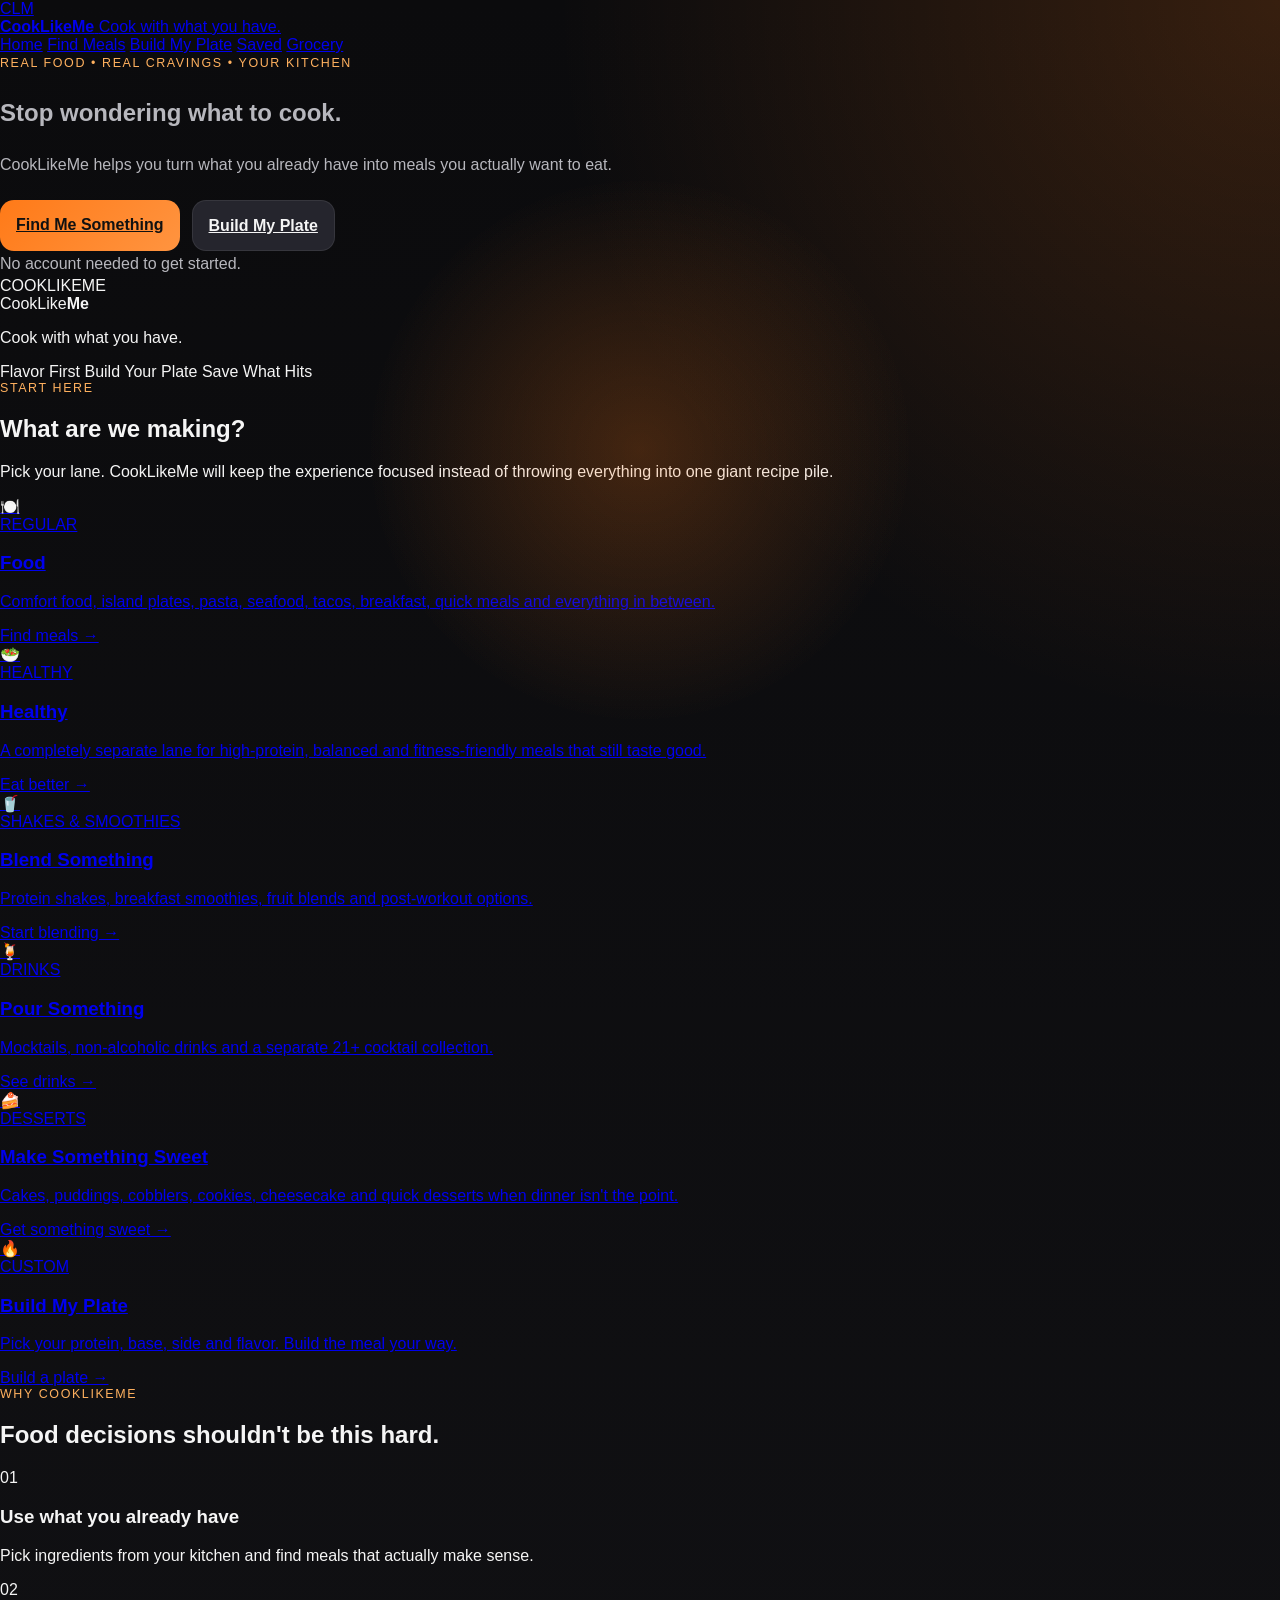
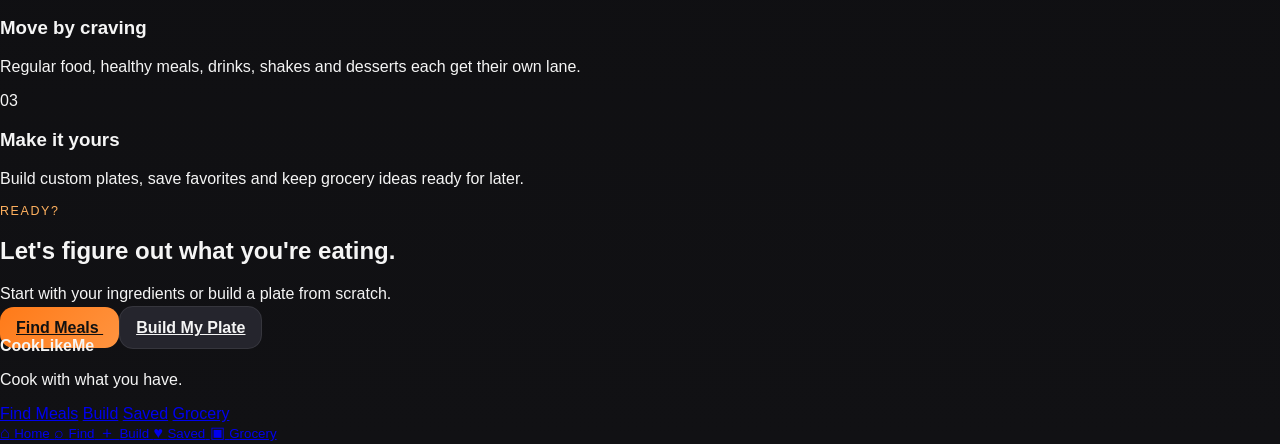
==== commit 8e05a8f8: "Update index.html code for V2" ====
--- a/index.html
+++ b/index.html
@@ -3,235 +3,445 @@
 <head>
   <meta charset="UTF-8" />
   <meta name="viewport" content="width=device-width, initial-scale=1.0" />
+
   <title>CookLikeMe</title>
-  <meta name="theme-color" content="#111111" />
+
   <meta
     name="description"
-    content="CookLikeMe helps you find real meals from what you already have, save favorites, build a plate, and make cooking feel easier."
+    content="CookLikeMe helps you figure out what to cook with what you already have."
   />
+
+  <meta name="theme-color" content="#0b0b0d" />
+
   <link rel="manifest" href="manifest.json" />
   <link rel="icon" type="image/png" href="icon-192.png" />
   <link rel="stylesheet" href="style.css" />
 </head>
+
 <body>
-  <div class="app-shell">
-    <header class="hero">
-      <div class="hero-glow"></div>
-      <div class="hero-content">
-        <p class="eyebrow">Real food • better ideas • no boring plates</p>
-        <h1>CookLikeMe</h1>
-        <p class="tagline">Cook with what you have.</p>
-        <p class="hero-copy">
-          Pick your ingredients, find meals that actually make sense, or build your own plate when you already know the kind of food you want.
-        </p>
-
-        <div class="hero-actions">
-          <button id="findMealsBtn" class="btn btn-primary">Find Meals</button>
-          <button id="surpriseBtn" class="btn btn-secondary">Surprise Me</button>
-          <button id="scrollToBuilderBtn" class="btn btn-ghost">Build My Plate</button>
-        </div>
+
+  <!-- DESKTOP HEADER -->
+  <header class="topbar">
+    <div class="nav-shell">
+
+      <a class="brand" href="index.html">
+        <div class="brand-mark">CLM</div>
+
+        <div class="brand-text">
+          <strong>CookLikeMe</strong>
+          <span>Cook with what you have.</span>
+        </div>
+      </a>
+
+      <nav class="desktop-nav">
+        <a class="nav-link active" href="index.html">Home</a>
+        <a class="nav-link" href="meals.html">Find Meals</a>
+        <a class="nav-link" href="builder.html">Build My Plate</a>
+        <a class="nav-link" href="saved.html">Saved</a>
+        <a class="nav-link" href="grocery.html">Grocery</a>
+      </nav>
+
+    </div>
+  </header>
+
+
+  <main>
+
+    <!-- HERO -->
+    <section class="hero-section">
+      <div class="hero-glow hero-glow-one"></div>
+      <div class="hero-glow hero-glow-two"></div>
+
+      <div class="page-shell hero-layout">
+
+        <div class="hero-copy">
+
+          <p class="eyebrow">
+            REAL FOOD • REAL CRAVINGS • YOUR KITCHEN
+          </p>
+
+          <h1>
+            Stop wondering
+            <span>what to cook.</span>
+          </h1>
+
+          <p class="hero-description">
+            CookLikeMe helps you turn what you already have into meals
+            you actually want to eat.
+          </p>
+
+          <div class="hero-actions">
+            <a href="meals.html" class="btn btn-primary">
+              Find Me Something
+            </a>
+
+            <a href="builder.html" class="btn btn-secondary">
+              Build My Plate
+            </a>
+          </div>
+
+          <div class="hero-note">
+            <span class="hero-dot"></span>
+            No account needed to get started.
+          </div>
+
+        </div>
+
+
+        <div class="hero-card">
+
+          <div class="hero-card-label">
+            COOKLIKEME
+          </div>
+
+          <div class="hero-logo-placeholder">
+            <span>CookLike</span><strong>Me</strong>
+          </div>
+
+          <p>
+            Cook with what you have.
+          </p>
+
+          <div class="hero-mini-tags">
+            <span>Flavor First</span>
+            <span>Build Your Plate</span>
+            <span>Save What Hits</span>
+          </div>
+
+        </div>
+
       </div>
-    </header>
-
-    <main class="container">
-      <section class="panel">
-        <div class="section-head">
+    </section>
+
+
+    <!-- CONTENT LANES -->
+    <section class="content-section">
+
+      <div class="page-shell">
+
+        <div class="section-heading">
+          <p class="section-kicker">START HERE</p>
+
+          <h2>What are we making?</h2>
+
+          <p>
+            Pick your lane. CookLikeMe will keep the experience focused
+            instead of throwing everything into one giant recipe pile.
+          </p>
+        </div>
+
+
+        <div class="lane-grid">
+
+          <!-- FOOD -->
+          <a href="meals.html?mode=regular" class="lane-card lane-food">
+
+            <div class="lane-icon">
+              🍽️
+            </div>
+
+            <div class="lane-content">
+              <span class="lane-label">REGULAR</span>
+
+              <h3>Food</h3>
+
+              <p>
+                Comfort food, island plates, pasta, seafood, tacos,
+                breakfast, quick meals and everything in between.
+              </p>
+
+              <span class="lane-link">
+                Find meals →
+              </span>
+            </div>
+
+          </a>
+
+
+          <!-- HEALTHY -->
+          <a href="meals.html?mode=healthy" class="lane-card lane-healthy">
+
+            <div class="lane-icon">
+              🥗
+            </div>
+
+            <div class="lane-content">
+              <span class="lane-label">HEALTHY</span>
+
+              <h3>Healthy</h3>
+
+              <p>
+                A completely separate lane for high-protein,
+                balanced and fitness-friendly meals that still taste good.
+              </p>
+
+              <span class="lane-link">
+                Eat better →
+              </span>
+            </div>
+
+          </a>
+
+
+          <!-- SHAKES -->
+          <a href="meals.html?mode=shakes" class="lane-card">
+
+            <div class="lane-icon">
+              🥤
+            </div>
+
+            <div class="lane-content">
+              <span class="lane-label">SHAKES & SMOOTHIES</span>
+
+              <h3>Blend Something</h3>
+
+              <p>
+                Protein shakes, breakfast smoothies, fruit blends
+                and post-workout options.
+              </p>
+
+              <span class="lane-link">
+                Start blending →
+              </span>
+            </div>
+
+          </a>
+
+
+          <!-- DRINKS -->
+          <a href="meals.html?mode=drinks" class="lane-card">
+
+            <div class="lane-icon">
+              🍹
+            </div>
+
+            <div class="lane-content">
+              <span class="lane-label">DRINKS</span>
+
+              <h3>Pour Something</h3>
+
+              <p>
+                Mocktails, non-alcoholic drinks and a separate
+                21+ cocktail collection.
+              </p>
+
+              <span class="lane-link">
+                See drinks →
+              </span>
+            </div>
+
+          </a>
+
+
+          <!-- DESSERT -->
+          <a href="meals.html?mode=desserts" class="lane-card">
+
+            <div class="lane-icon">
+              🍰
+            </div>
+
+            <div class="lane-content">
+              <span class="lane-label">DESSERTS</span>
+
+              <h3>Make Something Sweet</h3>
+
+              <p>
+                Cakes, puddings, cobblers, cookies, cheesecake
+                and quick desserts when dinner isn't the point.
+              </p>
+
+              <span class="lane-link">
+                Get something sweet →
+              </span>
+            </div>
+
+          </a>
+
+
+          <!-- BUILDER -->
+          <a href="builder.html" class="lane-card lane-builder">
+
+            <div class="lane-icon">
+              🔥
+            </div>
+
+            <div class="lane-content">
+              <span class="lane-label">CUSTOM</span>
+
+              <h3>Build My Plate</h3>
+
+              <p>
+                Pick your protein, base, side and flavor.
+                Build the meal your way.
+              </p>
+
+              <span class="lane-link">
+                Build a plate →
+              </span>
+            </div>
+
+          </a>
+
+        </div>
+
+      </div>
+    </section>
+
+
+    <!-- WHY COOKLIKEME -->
+    <section class="why-section">
+
+      <div class="page-shell">
+
+        <div class="section-heading compact">
+          <p class="section-kicker">WHY COOKLIKEME</p>
+
+          <h2>Food decisions shouldn't be this hard.</h2>
+        </div>
+
+
+        <div class="feature-grid">
+
+          <article class="feature-card">
+
+            <div class="feature-number">01</div>
+
+            <h3>Use what you already have</h3>
+
+            <p>
+              Pick ingredients from your kitchen and find meals
+              that actually make sense.
+            </p>
+
+          </article>
+
+
+          <article class="feature-card">
+
+            <div class="feature-number">02</div>
+
+            <h3>Move by craving</h3>
+
+            <p>
+              Regular food, healthy meals, drinks, shakes
+              and desserts each get their own lane.
+            </p>
+
+          </article>
+
+
+          <article class="feature-card">
+
+            <div class="feature-number">03</div>
+
+            <h3>Make it yours</h3>
+
+            <p>
+              Build custom plates, save favorites and keep
+              grocery ideas ready for later.
+            </p>
+
+          </article>
+
+        </div>
+
+      </div>
+    </section>
+
+
+    <!-- CTA -->
+    <section class="cta-section">
+
+      <div class="page-shell">
+
+        <div class="cta-card">
+
           <div>
-            <p class="section-kicker">Step 1</p>
-            <h2>Pick Your Ingredients</h2>
-            <p class="section-subtext">
-              Tap what you already have, or add your own ingredient below.
+            <p class="section-kicker">
+              READY?
             </p>
-          </div>
-          <button id="clearIngredientsBtn" class="btn btn-small btn-ghost">Clear All</button>
-        </div>
-
-        <div class="custom-ingredient-row">
-          <input
-            type="text"
-            id="customIngredientInput"
-            placeholder="Add your own ingredient..."
-          />
-          <button id="addCustomIngredientBtn" class="btn btn-secondary">Add</button>
-        </div>
-
-        <div id="selectedIngredients" class="selected-tags"></div>
-        <div id="ingredientGroups" class="ingredient-groups"></div>
-      </section>
-
-      <section class="panel">
-        <div class="section-head">
-          <div>
-            <p class="section-kicker">Step 2</p>
-            <h2>Choose a Lane</h2>
-            <p class="section-subtext">
-              Filter by meal type and craving so the app can narrow things down faster.
+
+            <h2>
+              Let's figure out what you're eating.
+            </h2>
+
+            <p>
+              Start with your ingredients or build a plate from scratch.
             </p>
           </div>
-        </div>
-
-        <div class="category-filters" id="categoryFilters">
-          <button class="filter-btn active" data-category="All">All</button>
-          <button class="filter-btn" data-category="Breakfast">Breakfast</button>
-          <button class="filter-btn" data-category="Lunch">Lunch</button>
-          <button class="filter-btn" data-category="Dinner">Dinner</button>
-          <button class="filter-btn" data-category="Quick">Quick</button>
-        </div>
-
-        <div class="section-head vibe-head">
-          <div>
-            <p class="section-kicker">Step 3</p>
-            <h2>Choose a Vibe</h2>
-            <p class="section-subtext">
-              Move by craving, not just ingredients.
-            </p>
-          </div>
-          <button id="clearVibesBtn" class="btn btn-small btn-ghost">Clear Vibe</button>
-        </div>
-
-        <div class="vibe-filters" id="vibeFilters">
-          <button class="vibe-btn active" data-vibe="All">All</button>
-          <button class="vibe-btn" data-vibe="Soul Food">Soul Food</button>
-          <button class="vibe-btn" data-vibe="Island">Island</button>
-          <button class="vibe-btn" data-vibe="Italian Night">Italian Night</button>
-          <button class="vibe-btn" data-vibe="Seafood">Seafood</button>
-          <button class="vibe-btn" data-vibe="Taco Night">Taco Night</button>
-          <button class="vibe-btn" data-vibe="Comfort">Comfort</button>
-          <button class="vibe-btn" data-vibe="Spicy">Spicy</button>
-          <button class="vibe-btn" data-vibe="Quick Bite">Quick Bite</button>
-        </div>
-      </section>
-
-      <section id="builderSection" class="panel plate-builder-panel">
-        <div class="section-head">
-          <div>
-            <p class="section-kicker">Custom Plate</p>
-            <h2>Build My Plate</h2>
-            <p class="section-subtext">
-              Build a full plate with a protein, base, side, extras, seasoning, and sauce — then let CookLikeMe turn it into something worth making.
-            </p>
-          </div>
-        </div>
-
-        <div class="builder-grid">
-          <div class="builder-card">
-            <label for="builderProtein">Protein</label>
-            <select id="builderProtein"></select>
-          </div>
-
-          <div class="builder-card">
-            <label for="builderBase">Base</label>
-            <select id="builderBase"></select>
-          </div>
-
-          <div class="builder-card">
-            <label for="builderSide">Side</label>
-            <select id="builderSide"></select>
-          </div>
-
-          <div class="builder-card">
-            <label for="builderVeggies">Extras / Veggies</label>
-            <select id="builderVeggies" multiple></select>
-            <p class="builder-tip">Hold Ctrl or Command to pick more than one.</p>
-          </div>
-
-          <div class="builder-card">
-            <label for="builderSauce">Sauce / Flavor</label>
-            <select id="builderSauce"></select>
-          </div>
-
-          <div class="builder-card">
-            <label for="builderSeasoning">Seasoning</label>
-            <select id="builderSeasoning"></select>
-          </div>
-
-          <div class="builder-card">
-            <label for="builderVibe">Vibe</label>
-            <select id="builderVibe">
-              <option value="Comfort">Comfort</option>
-              <option value="Island">Island</option>
-              <option value="Italian Night">Italian Night</option>
-              <option value="Taco Night">Taco Night</option>
-              <option value="Seafood">Seafood</option>
-              <option value="Spicy">Spicy</option>
-              <option value="Quick Bite">Quick Bite</option>
-              <option value="Soul Food">Soul Food</option>
-            </select>
-          </div>
-
-          <div class="builder-card builder-actions-card">
-            <label>&nbsp;</label>
-            <button id="generatePlateBtn" class="btn btn-primary full-width">Generate My Plate</button>
-          </div>
-        </div>
-
-        <div id="plateResult" class="plate-result hidden"></div>
-      </section>
-
-      <section class="panel spotlight-panel">
-        <div class="section-head">
-          <div>
-            <p class="section-kicker">Spotlight</p>
-            <h2>Best Match</h2>
-            <p class="section-subtext">
-              The strongest move based on what you picked.
-            </p>
-          </div>
-        </div>
-        <div id="bestMatchTonight"></div>
-      </section>
-
-      <section class="panel">
-        <div class="section-head">
-          <div>
-            <p class="section-kicker">Results</p>
-            <h2>Meals For You</h2>
-            <p class="section-subtext">
-              Exact matches, close calls, and strong fallback ideas.
-            </p>
-          </div>
-        </div>
-
-        <div id="results" class="results-grid"></div>
-      </section>
-
-      <section class="two-col">
-        <section class="panel">
-          <div class="section-head">
-            <div>
-              <p class="section-kicker">Saved</p>
-              <h2>Favorites</h2>
-            </div>
-          </div>
-          <div id="favoritesList" class="stack-list"></div>
-        </section>
-
-        <section class="panel">
-          <div class="section-head">
-            <div>
-              <p class="section-kicker">Shopping</p>
-              <h2>Grocery List</h2>
-            </div>
-            <button id="clearGroceryBtn" class="btn btn-small btn-ghost">Clear Grocery</button>
-          </div>
-          <div id="groceryList" class="grocery-groups"></div>
-        </section>
-      </section>
-
-      <footer class="app-footer">
-        <p>CookLikeMe is built for real meals, real cravings, and whatever you already got in the kitchen.</p>
-      </footer>
-    </main>
-  </div>
-
-  <div id="mealModal" class="modal hidden">
-    <div class="modal-backdrop" id="modalBackdrop"></div>
-    <div class="modal-content">
-      <button id="closeModalBtn" class="modal-close">&times;</button>
-      <div id="modalBody"></div>
-    </div>
-  </div>
-
-  <script src="script.js"></script>
+
+
+          <div class="cta-actions">
+
+            <a href="meals.html" class="btn btn-primary">
+              Find Meals
+            </a>
+
+            <a href="builder.html" class="btn btn-secondary">
+              Build My Plate
+            </a>
+
+          </div>
+
+        </div>
+
+      </div>
+    </section>
+
+
+    <!-- FOOTER -->
+    <footer class="site-footer">
+
+      <div class="page-shell footer-inner">
+
+        <div>
+          <strong>CookLikeMe</strong>
+          <p>Cook with what you have.</p>
+        </div>
+
+        <div class="footer-links">
+          <a href="meals.html">Find Meals</a>
+          <a href="builder.html">Build</a>
+          <a href="saved.html">Saved</a>
+          <a href="grocery.html">Grocery</a>
+        </div>
+
+      </div>
+
+    </footer>
+
+  </main>
+
+
+  <!-- MOBILE BOTTOM NAV -->
+  <nav class="mobile-nav">
+
+    <a href="index.html" class="mobile-nav-link active">
+      <span>⌂</span>
+      <small>Home</small>
+    </a>
+
+    <a href="meals.html" class="mobile-nav-link">
+      <span>⌕</span>
+      <small>Find</small>
+    </a>
+
+    <a href="builder.html" class="mobile-nav-link build-link">
+      <span>＋</span>
+      <small>Build</small>
+    </a>
+
+    <a href="saved.html" class="mobile-nav-link">
+      <span>♥</span>
+      <small>Saved</small>
+    </a>
+
+    <a href="grocery.html" class="mobile-nav-link">
+      <span>▣</span>
+      <small>Grocery</small>
+    </a>
+
+  </nav>
+
 </body>
-</html>+</html>
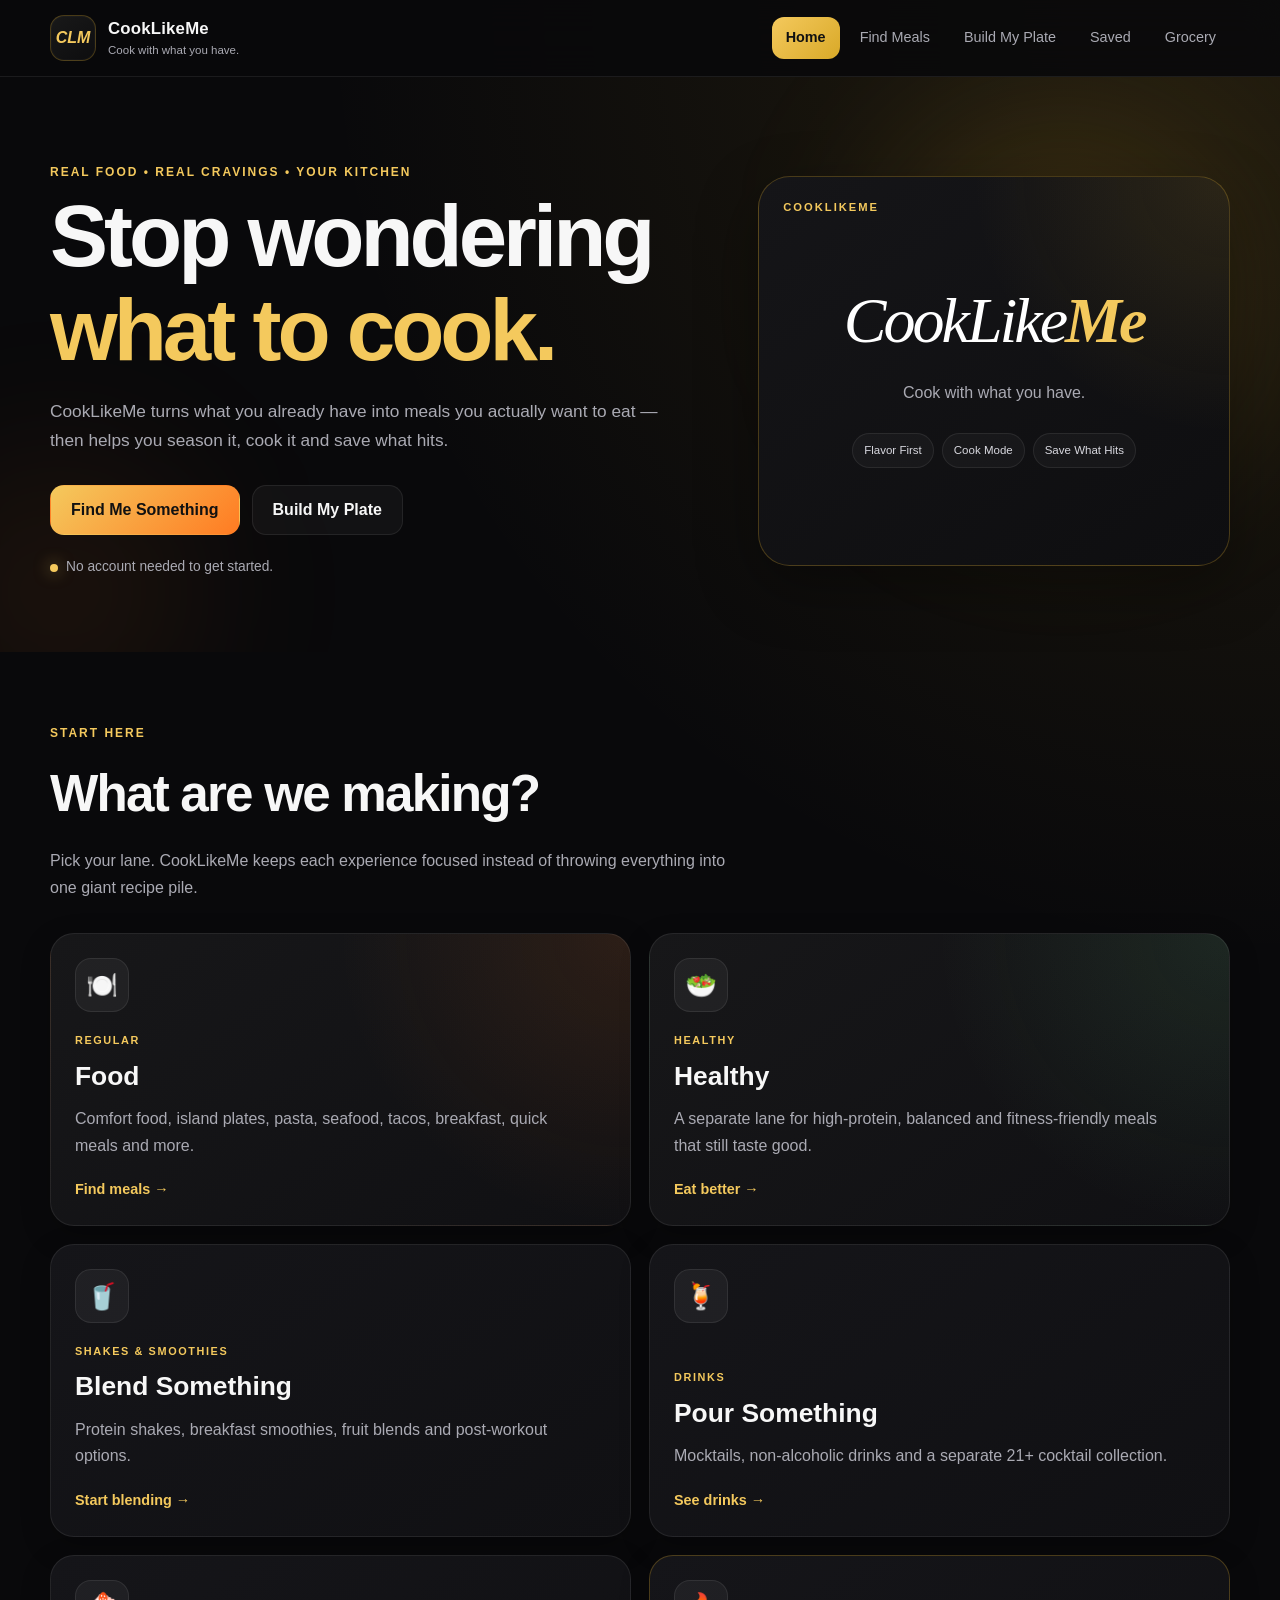
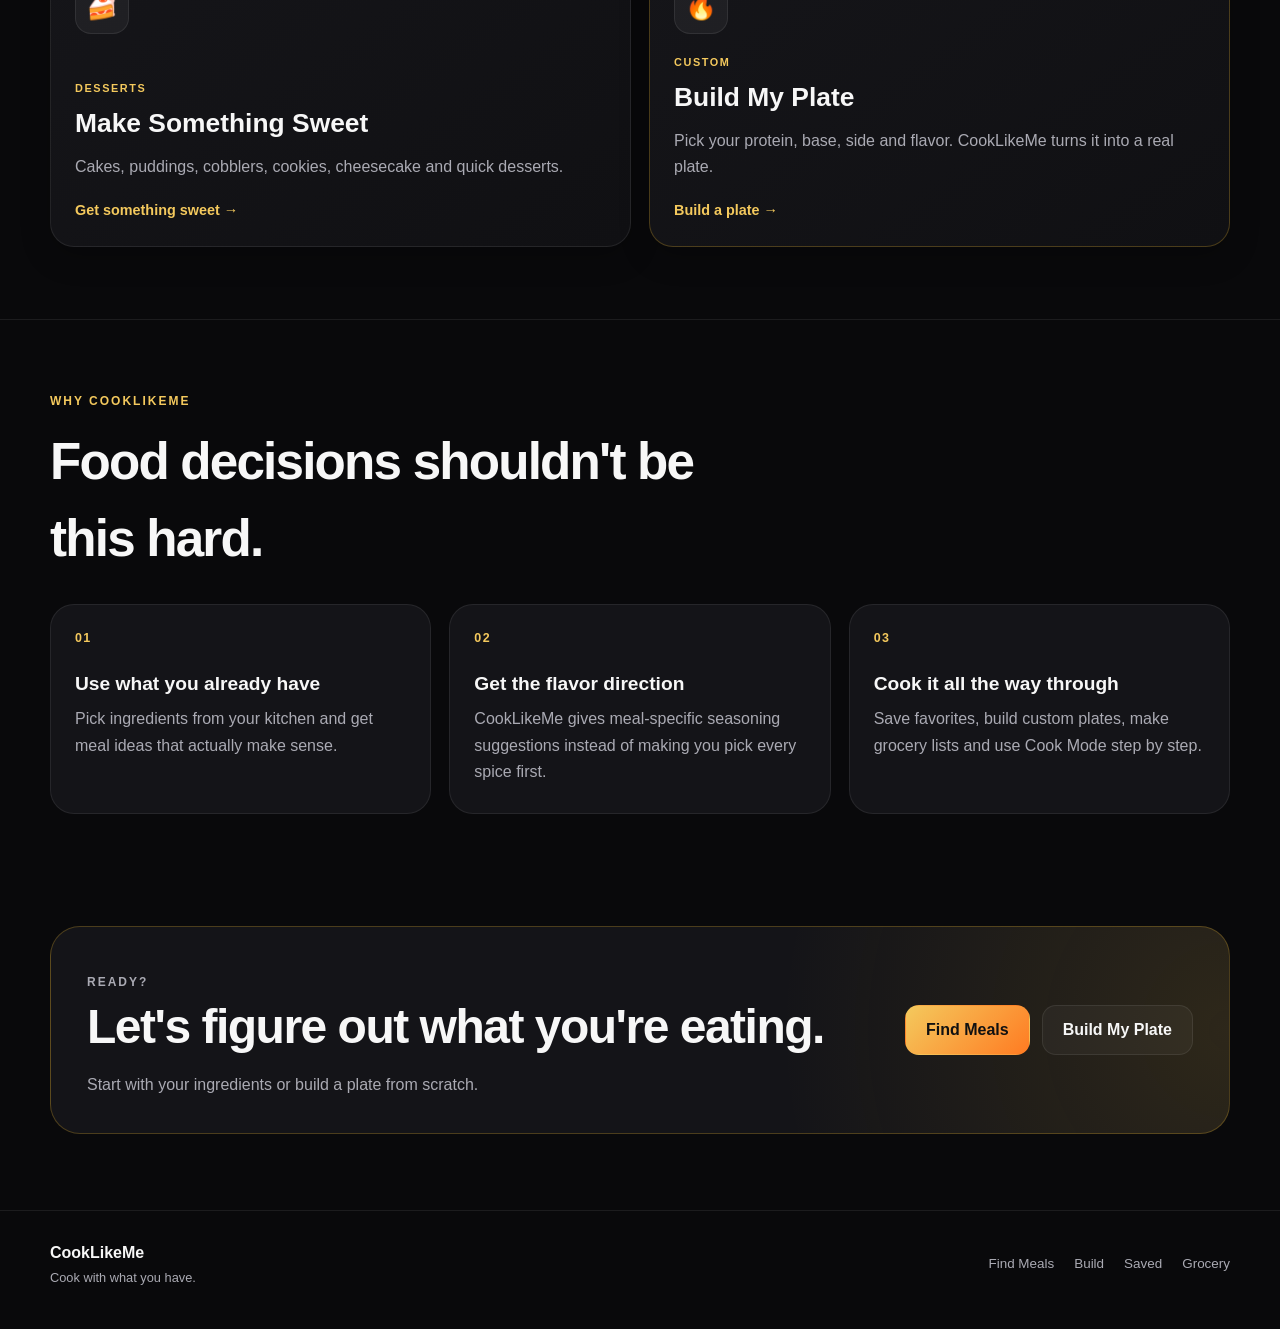
==== commit 78dd8596: "Polish launch homepage and enable PWA registration" ====
--- a/index.html
+++ b/index.html
@@ -1,447 +1,147 @@
-<!DOCTYPE html>
-<html lang="en">
-<head>
-  <meta charset="UTF-8" />
-  <meta name="viewport" content="width=device-width, initial-scale=1.0" />
-
-  <title>CookLikeMe</title>
-
-  <meta
-    name="description"
-    content="CookLikeMe helps you figure out what to cook with what you already have."
-  />
-
-  <meta name="theme-color" content="#0b0b0d" />
-
-  <link rel="manifest" href="manifest.json" />
-  <link rel="icon" type="image/png" href="icon-192.png" />
-  <link rel="stylesheet" href="style.css" />
-</head>
-
-<body>
-
-  <!-- DESKTOP HEADER -->
-  <header class="topbar">
-    <div class="nav-shell">
-
-      <a class="brand" href="index.html">
-        <div class="brand-mark">CLM</div>
-
-        <div class="brand-text">
-          <strong>CookLikeMe</strong>
-          <span>Cook with what you have.</span>
-        </div>
-      </a>
-
-      <nav class="desktop-nav">
-        <a class="nav-link active" href="index.html">Home</a>
-        <a class="nav-link" href="meals.html">Find Meals</a>
-        <a class="nav-link" href="builder.html">Build My Plate</a>
-        <a class="nav-link" href="saved.html">Saved</a>
-        <a class="nav-link" href="grocery.html">Grocery</a>
-      </nav>
-
-    </div>
-  </header>
-
-
-  <main>
-
-    <!-- HERO -->
-    <section class="hero-section">
-      <div class="hero-glow hero-glow-one"></div>
-      <div class="hero-glow hero-glow-two"></div>
-
-      <div class="page-shell hero-layout">
-
-        <div class="hero-copy">
-
-          <p class="eyebrow">
-            REAL FOOD • REAL CRAVINGS • YOUR KITCHEN
-          </p>
-
-          <h1>
-            Stop wondering
-            <span>what to cook.</span>
-          </h1>
-
-          <p class="hero-description">
-            CookLikeMe helps you turn what you already have into meals
-            you actually want to eat.
-          </p>
-
-          <div class="hero-actions">
-            <a href="meals.html" class="btn btn-primary">
-              Find Me Something
-            </a>
-
-            <a href="builder.html" class="btn btn-secondary">
-              Build My Plate
-            </a>
-          </div>
-
-          <div class="hero-note">
-            <span class="hero-dot"></span>
-            No account needed to get started.
-          </div>
-
-        </div>
-
-
-        <div class="hero-card">
-
-          <div class="hero-card-label">
-            COOKLIKEME
-          </div>
-
-          <div class="hero-logo-placeholder">
-            <span>CookLike</span><strong>Me</strong>
-          </div>
-
-          <p>
-            Cook with what you have.
-          </p>
-
-          <div class="hero-mini-tags">
-            <span>Flavor First</span>
-            <span>Build Your Plate</span>
-            <span>Save What Hits</span>
-          </div>
-
-        </div>
-
-      </div>
-    </section>
-
-
-    <!-- CONTENT LANES -->
-    <section class="content-section">
-
-      <div class="page-shell">
-
-        <div class="section-heading">
-          <p class="section-kicker">START HERE</p>
-
-          <h2>What are we making?</h2>
-
-          <p>
-            Pick your lane. CookLikeMe will keep the experience focused
-            instead of throwing everything into one giant recipe pile.
-          </p>
-        </div>
-
-
-        <div class="lane-grid">
-
-          <!-- FOOD -->
-          <a href="meals.html?mode=regular" class="lane-card lane-food">
-
-            <div class="lane-icon">
-              🍽️
-            </div>
-
-            <div class="lane-content">
-              <span class="lane-label">REGULAR</span>
-
-              <h3>Food</h3>
-
-              <p>
-                Comfort food, island plates, pasta, seafood, tacos,
-                breakfast, quick meals and everything in between.
-              </p>
-
-              <span class="lane-link">
-                Find meals →
-              </span>
-            </div>
-
-          </a>
-
-
-          <!-- HEALTHY -->
-          <a href="meals.html?mode=healthy" class="lane-card lane-healthy">
-
-            <div class="lane-icon">
-              🥗
-            </div>
-
-            <div class="lane-content">
-              <span class="lane-label">HEALTHY</span>
-
-              <h3>Healthy</h3>
-
-              <p>
-                A completely separate lane for high-protein,
-                balanced and fitness-friendly meals that still taste good.
-              </p>
-
-              <span class="lane-link">
-                Eat better →
-              </span>
-            </div>
-
-          </a>
-
-
-          <!-- SHAKES -->
-          <a href="meals.html?mode=shakes" class="lane-card">
-
-            <div class="lane-icon">
-              🥤
-            </div>
-
-            <div class="lane-content">
-              <span class="lane-label">SHAKES & SMOOTHIES</span>
-
-              <h3>Blend Something</h3>
-
-              <p>
-                Protein shakes, breakfast smoothies, fruit blends
-                and post-workout options.
-              </p>
-
-              <span class="lane-link">
-                Start blending →
-              </span>
-            </div>
-
-          </a>
-
-
-          <!-- DRINKS -->
-          <a href="meals.html?mode=drinks" class="lane-card">
-
-            <div class="lane-icon">
-              🍹
-            </div>
-
-            <div class="lane-content">
-              <span class="lane-label">DRINKS</span>
-
-              <h3>Pour Something</h3>
-
-              <p>
-                Mocktails, non-alcoholic drinks and a separate
-                21+ cocktail collection.
-              </p>
-
-              <span class="lane-link">
-                See drinks →
-              </span>
-            </div>
-
-          </a>
-
-
-          <!-- DESSERT -->
-          <a href="meals.html?mode=desserts" class="lane-card">
-
-            <div class="lane-icon">
-              🍰
-            </div>
-
-            <div class="lane-content">
-              <span class="lane-label">DESSERTS</span>
-
-              <h3>Make Something Sweet</h3>
-
-              <p>
-                Cakes, puddings, cobblers, cookies, cheesecake
-                and quick desserts when dinner isn't the point.
-              </p>
-
-              <span class="lane-link">
-                Get something sweet →
-              </span>
-            </div>
-
-          </a>
-
-
-          <!-- BUILDER -->
-          <a href="builder.html" class="lane-card lane-builder">
-
-            <div class="lane-icon">
-              🔥
-            </div>
-
-            <div class="lane-content">
-              <span class="lane-label">CUSTOM</span>
-
-              <h3>Build My Plate</h3>
-
-              <p>
-                Pick your protein, base, side and flavor.
-                Build the meal your way.
-              </p>
-
-              <span class="lane-link">
-                Build a plate →
-              </span>
-            </div>
-
-          </a>
-
-        </div>
-
-      </div>
-    </section>
-
-
-    <!-- WHY COOKLIKEME -->
-    <section class="why-section">
-
-      <div class="page-shell">
-
-        <div class="section-heading compact">
-          <p class="section-kicker">WHY COOKLIKEME</p>
-
-          <h2>Food decisions shouldn't be this hard.</h2>
-        </div>
-
-
-        <div class="feature-grid">
-
-          <article class="feature-card">
-
-            <div class="feature-number">01</div>
-
-            <h3>Use what you already have</h3>
-
-            <p>
-              Pick ingredients from your kitchen and find meals
-              that actually make sense.
-            </p>
-
-          </article>
-
-
-          <article class="feature-card">
-
-            <div class="feature-number">02</div>
-
-            <h3>Move by craving</h3>
-
-            <p>
-              Regular food, healthy meals, drinks, shakes
-              and desserts each get their own lane.
-            </p>
-
-          </article>
-
-
-          <article class="feature-card">
-
-            <div class="feature-number">03</div>
-
-            <h3>Make it yours</h3>
-
-            <p>
-              Build custom plates, save favorites and keep
-              grocery ideas ready for later.
-            </p>
-
-          </article>
-
-        </div>
-
-      </div>
-    </section>
-
-
-    <!-- CTA -->
-    <section class="cta-section">
-
-      <div class="page-shell">
-
-        <div class="cta-card">
-
-          <div>
-            <p class="section-kicker">
-              READY?
-            </p>
-
-            <h2>
-              Let's figure out what you're eating.
-            </h2>
-
-            <p>
-              Start with your ingredients or build a plate from scratch.
-            </p>
-          </div>
-
-
-          <div class="cta-actions">
-
-            <a href="meals.html" class="btn btn-primary">
-              Find Meals
-            </a>
-
-            <a href="builder.html" class="btn btn-secondary">
-              Build My Plate
-            </a>
-
-          </div>
-
-        </div>
-
-      </div>
-    </section>
-
-
-    <!-- FOOTER -->
-    <footer class="site-footer">
-
-      <div class="page-shell footer-inner">
-
-        <div>
-          <strong>CookLikeMe</strong>
-          <p>Cook with what you have.</p>
-        </div>
-
-        <div class="footer-links">
-          <a href="meals.html">Find Meals</a>
-          <a href="builder.html">Build</a>
-          <a href="saved.html">Saved</a>
-          <a href="grocery.html">Grocery</a>
-        </div>
-
-      </div>
-
-    </footer>
-
-  </main>
-
-
-  <!-- MOBILE BOTTOM NAV -->
-  <nav class="mobile-nav">
-
-    <a href="index.html" class="mobile-nav-link active">
-      <span>⌂</span>
-      <small>Home</small>
-    </a>
-
-    <a href="meals.html" class="mobile-nav-link">
-      <span>⌕</span>
-      <small>Find</small>
-    </a>
-
-    <a href="builder.html" class="mobile-nav-link build-link">
-      <span>＋</span>
-      <small>Build</small>
-    </a>
-
-    <a href="saved.html" class="mobile-nav-link">
-      <span>♥</span>
-      <small>Saved</small>
-    </a>
-
-    <a href="grocery.html" class="mobile-nav-link">
-      <span>▣</span>
-      <small>Grocery</small>
-    </a>
-
-  </nav>
-
-</body>
-</html>
+<!DOCTYPE html>
+<html lang="en">
+<head>
+  <meta charset="UTF-8" />
+  <meta name="viewport" content="width=device-width, initial-scale=1.0" />
+  <title>CookLikeMe | Cook With What You Have</title>
+  <meta name="description" content="CookLikeMe turns what you already have into meals you actually want to eat." />
+  <meta name="theme-color" content="#0b0b0d" />
+  <meta property="og:title" content="CookLikeMe" />
+  <meta property="og:description" content="Cook with what you have. Find flavorful meals, build your own plate, save favorites and make grocery lists." />
+  <meta property="og:type" content="website" />
+  <meta property="og:image" content="icon-512.png" />
+  <link rel="manifest" href="manifest.json" />
+  <link rel="icon" type="image/png" href="icon-192.png" />
+  <link rel="apple-touch-icon" href="icon-192.png" />
+  <link rel="stylesheet" href="style.css" />
+</head>
+<body>
+  <header class="topbar">
+    <div class="nav-shell">
+      <a class="brand" href="index.html">
+        <div class="brand-mark">CLM</div>
+        <div class="brand-text">
+          <strong>CookLikeMe</strong>
+          <span>Cook with what you have.</span>
+        </div>
+      </a>
+      <nav class="desktop-nav">
+        <a class="nav-link active" href="index.html">Home</a>
+        <a class="nav-link" href="meals.html">Find Meals</a>
+        <a class="nav-link" href="builder.html">Build My Plate</a>
+        <a class="nav-link" href="saved.html">Saved</a>
+        <a class="nav-link" href="grocery.html">Grocery</a>
+      </nav>
+    </div>
+  </header>
+
+  <main>
+    <section class="hero-section">
+      <div class="hero-glow hero-glow-one"></div>
+      <div class="hero-glow hero-glow-two"></div>
+      <div class="page-shell hero-layout">
+        <div class="hero-copy">
+          <p class="eyebrow">REAL FOOD • REAL CRAVINGS • YOUR KITCHEN</p>
+          <h1>Stop wondering <span>what to cook.</span></h1>
+          <p class="hero-description">CookLikeMe turns what you already have into meals you actually want to eat — then helps you season it, cook it and save what hits.</p>
+          <div class="hero-actions">
+            <a href="meals.html" class="btn btn-primary">Find Me Something</a>
+            <a href="builder.html" class="btn btn-secondary">Build My Plate</a>
+          </div>
+          <div class="hero-note"><span class="hero-dot"></span>No account needed to get started.</div>
+        </div>
+
+        <div class="hero-card">
+          <div class="hero-card-label">COOKLIKEME</div>
+          <div class="hero-logo-placeholder"><span>CookLike</span><strong>Me</strong></div>
+          <p>Cook with what you have.</p>
+          <div class="hero-mini-tags">
+            <span>Flavor First</span>
+            <span>Cook Mode</span>
+            <span>Save What Hits</span>
+          </div>
+        </div>
+      </div>
+    </section>
+
+    <section class="content-section">
+      <div class="page-shell">
+        <div class="section-heading">
+          <p class="section-kicker">START HERE</p>
+          <h2>What are we making?</h2>
+          <p>Pick your lane. CookLikeMe keeps each experience focused instead of throwing everything into one giant recipe pile.</p>
+        </div>
+
+        <div class="lane-grid">
+          <a href="meals.html?mode=regular" class="lane-card lane-food">
+            <div class="lane-icon">🍽️</div>
+            <div class="lane-content"><span class="lane-label">REGULAR</span><h3>Food</h3><p>Comfort food, island plates, pasta, seafood, tacos, breakfast, quick meals and more.</p><span class="lane-link">Find meals →</span></div>
+          </a>
+
+          <a href="meals.html?mode=healthy" class="lane-card lane-healthy">
+            <div class="lane-icon">🥗</div>
+            <div class="lane-content"><span class="lane-label">HEALTHY</span><h3>Healthy</h3><p>A separate lane for high-protein, balanced and fitness-friendly meals that still taste good.</p><span class="lane-link">Eat better →</span></div>
+          </a>
+
+          <a href="meals.html?mode=shakes" class="lane-card">
+            <div class="lane-icon">🥤</div>
+            <div class="lane-content"><span class="lane-label">SHAKES & SMOOTHIES</span><h3>Blend Something</h3><p>Protein shakes, breakfast smoothies, fruit blends and post-workout options.</p><span class="lane-link">Start blending →</span></div>
+          </a>
+
+          <a href="meals.html?mode=drinks" class="lane-card">
+            <div class="lane-icon">🍹</div>
+            <div class="lane-content"><span class="lane-label">DRINKS</span><h3>Pour Something</h3><p>Mocktails, non-alcoholic drinks and a separate 21+ cocktail collection.</p><span class="lane-link">See drinks →</span></div>
+          </a>
+
+          <a href="meals.html?mode=desserts" class="lane-card">
+            <div class="lane-icon">🍰</div>
+            <div class="lane-content"><span class="lane-label">DESSERTS</span><h3>Make Something Sweet</h3><p>Cakes, puddings, cobblers, cookies, cheesecake and quick desserts.</p><span class="lane-link">Get something sweet →</span></div>
+          </a>
+
+          <a href="builder.html" class="lane-card lane-builder">
+            <div class="lane-icon">🔥</div>
+            <div class="lane-content"><span class="lane-label">CUSTOM</span><h3>Build My Plate</h3><p>Pick your protein, base, side and flavor. CookLikeMe turns it into a real plate.</p><span class="lane-link">Build a plate →</span></div>
+          </a>
+        </div>
+      </div>
+    </section>
+
+    <section class="why-section">
+      <div class="page-shell">
+        <div class="section-heading compact"><p class="section-kicker">WHY COOKLIKEME</p><h2>Food decisions shouldn't be this hard.</h2></div>
+        <div class="feature-grid">
+          <article class="feature-card"><div class="feature-number">01</div><h3>Use what you already have</h3><p>Pick ingredients from your kitchen and get meal ideas that actually make sense.</p></article>
+          <article class="feature-card"><div class="feature-number">02</div><h3>Get the flavor direction</h3><p>CookLikeMe gives meal-specific seasoning suggestions instead of making you pick every spice first.</p></article>
+          <article class="feature-card"><div class="feature-number">03</div><h3>Cook it all the way through</h3><p>Save favorites, build custom plates, make grocery lists and use Cook Mode step by step.</p></article>
+        </div>
+      </div>
+    </section>
+
+    <section class="cta-section">
+      <div class="page-shell">
+        <div class="cta-card">
+          <div><p class="section-kicker">READY?</p><h2>Let's figure out what you're eating.</h2><p>Start with your ingredients or build a plate from scratch.</p></div>
+          <div class="cta-actions"><a href="meals.html" class="btn btn-primary">Find Meals</a><a href="builder.html" class="btn btn-secondary">Build My Plate</a></div>
+        </div>
+      </div>
+    </section>
+
+    <footer class="site-footer">
+      <div class="page-shell footer-inner">
+        <div><strong>CookLikeMe</strong><p>Cook with what you have.</p></div>
+        <div class="footer-links"><a href="meals.html">Find Meals</a><a href="builder.html">Build</a><a href="saved.html">Saved</a><a href="grocery.html">Grocery</a></div>
+      </div>
+    </footer>
+  </main>
+
+  <nav class="mobile-nav">
+    <a href="index.html" class="mobile-nav-link active"><span>⌂</span><small>Home</small></a>
+    <a href="meals.html" class="mobile-nav-link"><span>⌕</span><small>Find</small></a>
+    <a href="builder.html" class="mobile-nav-link build-link"><span>＋</span><small>Build</small></a>
+    <a href="saved.html" class="mobile-nav-link"><span>♥</span><small>Saved</small></a>
+    <a href="grocery.html" class="mobile-nav-link"><span>▣</span><small>Grocery</small></a>
+  </nav>
+
+  <script src="pwa.js"></script>
+</body>
+</html>
--- a/style.css
+++ b/style.css
@@ -1,17 +1,29 @@
 :root {
-  --bg: #0d0d0f;
-  --panel: #151519;
-  --panel-2: #1c1c22;
+  --bg: #09090b;
+  --bg-soft: #0f0f12;
+  --panel: #141418;
+  --panel-soft: #19191f;
+
+  --text: #f7f7f7;
+  --muted: #aaaab3;
+
+  --gold: #d9a928;
+  --gold-light: #f4c95d;
+  --orange: #ff7b22;
+
   --border: rgba(255, 255, 255, 0.08);
-  --text: #f5f5f5;
-  --muted: #b7b7bd;
-  --accent: #ff7a18;
-  --accent-2: #ffb15f;
-  --green: #4bd48b;
-  --yellow: #ffc857;
-  --shadow: 0 12px 35px rgba(0, 0, 0, 0.35);
-  --radius: 20px;
-}
+  --border-gold: rgba(217, 169, 40, 0.28);
+
+  --shadow:
+    0 20px 60px rgba(0, 0, 0, 0.35);
+
+  --radius: 24px;
+
+  --max-width: 1180px;
+}
+
+
+/* RESET */
 
 * {
   box-sizing: border-box;
@@ -23,11 +35,30 @@
 
 body {
   margin: 0;
-  font-family: Arial, Helvetica, sans-serif;
-  background:
-    radial-gradient(circle at top right, rgba(255, 122, 24, 0.18), transparent 30%),
-    linear-gradient(180deg, #0b0b0d 0%, #111114 100%);
+  background:
+    radial-gradient(
+      circle at top right,
+      rgba(217, 169, 40, 0.12),
+      transparent 30%
+    ),
+    var(--bg);
+
   color: var(--text);
+
+  font-family:
+    Inter,
+    Arial,
+    Helvetica,
+    sans-serif;
+
+  line-height: 1.5;
+
+  padding-bottom: 0;
+}
+
+a {
+  color: inherit;
+  text-decoration: none;
 }
 
 button,
@@ -36,511 +67,1349 @@
   font: inherit;
 }
 
-.app-shell {
-  min-height: 100vh;
-}
-
-.container {
-  width: min(1180px, calc(100% - 32px));
-  margin: 0 auto 60px;
-}
-
-.hero {
-  position: relative;
-  overflow: hidden;
-  padding: 72px 16px 42px;
-}
-
-.hero-content {
-  position: relative;
-  width: min(1180px, 100%);
+
+/* SHARED WIDTH */
+
+.page-shell,
+.nav-shell {
+  width: min(
+    var(--max-width),
+    calc(100% - 36px)
+  );
+
   margin: 0 auto;
-  background: linear-gradient(180deg, rgba(255,255,255,0.04), rgba(255,255,255,0.02));
-  border: 1px solid var(--border);
-  border-radius: 28px;
-  padding: 42px 28px;
-  box-shadow: var(--shadow);
-  backdrop-filter: blur(6px);
+}
+
+
+/* TOP NAV */
+
+.topbar {
+  position: sticky;
+  top: 0;
+
+  z-index: 100;
+
+  border-bottom:
+    1px solid var(--border);
+
+  background:
+    rgba(9, 9, 11, 0.86);
+
+  backdrop-filter: blur(18px);
+}
+
+.nav-shell {
+  min-height: 76px;
+
+  display: flex;
+  align-items: center;
+  justify-content: space-between;
+
+  gap: 28px;
+}
+
+
+/* BRAND */
+
+.brand {
+  display: flex;
+  align-items: center;
+
+  gap: 12px;
+}
+
+.brand-mark {
+  width: 46px;
+  height: 46px;
+
+  display: grid;
+  place-items: center;
+
+  border-radius: 14px;
+
+  border:
+    1px solid var(--border-gold);
+
+  color: var(--gold-light);
+
+  background:
+    linear-gradient(
+      145deg,
+      #191919,
+      #0d0d0f
+    );
+
+  font-weight: 900;
+
+  font-style: italic;
+
+  box-shadow:
+    inset 0 0 0 1px rgba(255,255,255,0.02);
+}
+
+.brand-text {
+  display: flex;
+  flex-direction: column;
+}
+
+.brand-text strong {
+  font-size: 1.05rem;
+  letter-spacing: 0.2px;
+}
+
+.brand-text span {
+  margin-top: 1px;
+
+  color: var(--muted);
+
+  font-size: 0.72rem;
+}
+
+
+/* DESKTOP NAV */
+
+.desktop-nav {
+  display: flex;
+  align-items: center;
+
+  gap: 6px;
+}
+
+.nav-link {
+  padding:
+    10px
+    14px;
+
+  border-radius:
+    12px;
+
+  color:
+    var(--muted);
+
+  font-size:
+    0.9rem;
+
+  transition:
+    0.2s ease;
+}
+
+.nav-link:hover {
+  color:
+    var(--text);
+
+  background:
+    rgba(255,255,255,0.05);
+}
+
+.nav-link.active {
+  color:
+    #111;
+
+  background:
+    linear-gradient(
+      135deg,
+      var(--gold-light),
+      var(--gold)
+    );
+
+  font-weight:
+    800;
+}
+
+
+/* HERO */
+
+.hero-section {
+  position:
+    relative;
+
+  overflow:
+    hidden;
+
+  padding:
+    86px
+    0
+    74px;
 }
 
 .hero-glow {
-  position: absolute;
-  inset: 0;
-  background: radial-gradient(circle at center, rgba(255,122,24,0.12), transparent 35%);
-  pointer-events: none;
-}
+  position:
+    absolute;
+
+  border-radius:
+    50%;
+
+  filter:
+    blur(80px);
+
+  pointer-events:
+    none;
+}
+
+.hero-glow-one {
+  width:
+    380px;
+
+  height:
+    380px;
+
+  right:
+    2%;
+
+  top:
+    5%;
+
+  background:
+    rgba(217, 169, 40, 0.15);
+}
+
+.hero-glow-two {
+  width:
+    280px;
+
+  height:
+    280px;
+
+  left:
+    -80px;
+
+  bottom:
+    -80px;
+
+  background:
+    rgba(255, 123, 34, 0.08);
+}
+
+.hero-layout {
+  position:
+    relative;
+
+  z-index:
+    2;
+
+  display:
+    grid;
+
+  grid-template-columns:
+    1.15fr
+    0.85fr;
+
+  gap:
+    70px;
+
+  align-items:
+    center;
+}
+
+
+/* TYPOGRAPHY */
 
 .eyebrow,
 .section-kicker {
-  color: var(--accent-2);
-  text-transform: uppercase;
-  letter-spacing: 1.6px;
-  font-size: 0.78rem;
-  margin: 0 0 10px;
-}
-
-.hero h1 {
-  font-size: clamp(2.4rem, 5vw, 4.2rem);
-  margin: 0;
-}
-
-.tagline {
-  margin: 10px 0 10px;
-  font-size: 1.1rem;
-  color: var(--accent-2);
-}
-
-.hero-copy,
-.section-subtext,
-.builder-tip {
-  color: var(--muted);
-  line-height: 1.6;
-}
-
-.hero-actions {
-  display: flex;
-  gap: 12px;
-  flex-wrap: wrap;
-  margin-top: 22px;
-}
-
-.panel {
-  background: linear-gradient(180deg, rgba(255,255,255,0.03), rgba(255,255,255,0.02));
-  border: 1px solid var(--border);
-  border-radius: var(--radius);
-  padding: 22px;
-  margin-top: 18px;
-  box-shadow: var(--shadow);
-}
-
-.spotlight-panel {
-  border-color: rgba(255, 122, 24, 0.22);
-}
-
-.section-head {
-  display: flex;
-  align-items: flex-start;
-  justify-content: space-between;
-  gap: 16px;
-  margin-bottom: 18px;
-}
-
-.vibe-head {
-  margin-top: 22px;
-}
-
-.section-head h2 {
-  margin: 0;
-  font-size: 1.55rem;
+  margin:
+    0
+    0
+    14px;
+
+  color:
+    var(--gold-light);
+
+  font-size:
+    0.75rem;
+
+  font-weight:
+    800;
+
+  letter-spacing:
+    2px;
+}
+
+.hero-copy h1 {
+  max-width:
+    720px;
+
+  margin:
+    0;
+
+  font-size:
+    clamp(
+      3rem,
+      6.8vw,
+      6rem
+    );
+
+  line-height:
+    0.94;
+
+  letter-spacing:
+    -4px;
+}
+
+.hero-copy h1 span {
+  display:
+    block;
+
+  margin-top:
+    12px;
+
+  color:
+    var(--gold-light);
+}
+
+.hero-description {
+  max-width:
+    620px;
+
+  margin:
+    26px
+    0
+    0;
+
+  color:
+    var(--muted);
+
+  font-size:
+    1.08rem;
+
+  line-height:
+    1.7;
+}
+
+
+/* BUTTONS */
+
+.hero-actions,
+.cta-actions {
+  display:
+    flex;
+
+  flex-wrap:
+    wrap;
+
+  gap:
+    12px;
+
+  margin-top:
+    30px;
 }
 
 .btn {
-  border: none;
-  border-radius: 14px;
-  padding: 12px 16px;
-  cursor: pointer;
-  transition: 0.2s ease;
-  font-weight: 700;
+  display:
+    inline-flex;
+
+  align-items:
+    center;
+
+  justify-content:
+    center;
+
+  min-height:
+    50px;
+
+  padding:
+    0
+    20px;
+
+  border-radius:
+    14px;
+
+  border:
+    1px solid transparent;
+
+  font-weight:
+    800;
+
+  transition:
+    0.2s ease;
 }
 
 .btn:hover {
-  transform: translateY(-1px);
+  transform:
+    translateY(-2px);
 }
 
 .btn-primary {
-  background: linear-gradient(135deg, var(--accent), #ff9440);
-  color: #111;
+  color:
+    #111;
+
+  background:
+    linear-gradient(
+      135deg,
+      var(--gold-light),
+      var(--orange)
+    );
 }
 
 .btn-secondary {
-  background: #25252d;
-  color: var(--text);
-  border: 1px solid var(--border);
-}
-
-.btn-ghost {
-  background: transparent;
-  color: var(--text);
-  border: 1px solid var(--border);
-}
-
-.btn-small {
-  padding: 9px 12px;
-  font-size: 0.9rem;
-}
-
-.full-width {
-  width: 100%;
-}
-
-.custom-ingredient-row {
-  display: flex;
-  gap: 10px;
-  margin-bottom: 16px;
-}
-
-.custom-ingredient-row input {
-  flex: 1;
-  background: #111116;
-  color: var(--text);
-  border: 1px solid var(--border);
-  border-radius: 14px;
-  padding: 12px 14px;
-}
-
-.selected-tags {
-  display: flex;
-  flex-wrap: wrap;
-  gap: 10px;
-  min-height: 10px;
-  margin-bottom: 18px;
-}
-
-.tag {
-  display: inline-flex;
-  align-items: center;
-  gap: 8px;
-  padding: 9px 12px;
-  border-radius: 999px;
-  background: rgba(255, 122, 24, 0.12);
-  border: 1px solid rgba(255, 122, 24, 0.3);
-  color: #ffd9b7;
-  font-size: 0.95rem;
-}
-
-.tag button {
-  background: transparent;
-  color: #ffd9b7;
-  border: none;
-  cursor: pointer;
-  font-size: 1rem;
-}
-
-.ingredient-groups {
-  display: grid;
-  gap: 16px;
-}
-
-.ingredient-group {
-  background: #111116;
-  border: 1px solid var(--border);
-  border-radius: 18px;
-  padding: 16px;
-}
-
-.ingredient-group h3 {
-  margin: 0 0 14px;
-  font-size: 1rem;
-  color: var(--accent-2);
-}
-
-.ingredient-buttons {
-  display: flex;
-  flex-wrap: wrap;
-  gap: 10px;
-}
-
-.ingredient-btn {
-  background: #22222a;
-  color: var(--text);
-  border: 1px solid var(--border);
-  border-radius: 999px;
-  padding: 10px 14px;
-  cursor: pointer;
-  transition: 0.2s ease;
-}
-
-.ingredient-btn.active {
-  background: rgba(255, 122, 24, 0.18);
-  border-color: rgba(255, 122, 24, 0.6);
-  color: #ffe1c7;
-}
-
-.category-filters,
-.vibe-filters {
-  display: flex;
-  flex-wrap: wrap;
-  gap: 10px;
-}
-
-.filter-btn,
-.vibe-btn {
-  background: #22222a;
-  color: var(--text);
-  border: 1px solid var(--border);
-  border-radius: 999px;
-  padding: 10px 14px;
-  cursor: pointer;
-  transition: 0.2s ease;
-}
-
-.filter-btn.active,
-.vibe-btn.active {
-  background: linear-gradient(135deg, var(--accent), #ff9440);
-  color: #111;
-}
-
-.results-grid {
-  display: grid;
-  grid-template-columns: repeat(auto-fit, minmax(260px, 1fr));
-  gap: 16px;
-}
-
-.meal-card,
-.favorite-card,
-.plate-card,
-.best-match-card {
-  background: linear-gradient(180deg, #17171d, #121218);
-  border: 1px solid var(--border);
-  border-radius: 20px;
-  padding: 16px;
-  box-shadow: var(--shadow);
-}
-
-.best-match-card {
-  border-color: rgba(255, 122, 24, 0.32);
-  background: linear-gradient(180deg, rgba(255,122,24,0.08), rgba(255,255,255,0.02));
-}
-
-.meal-card h3,
-.favorite-card h3,
-.plate-card h3,
-.best-match-card h3 {
-  margin: 0 0 8px;
-}
-
-.card-topline {
-  color: var(--accent-2);
-  font-size: 0.85rem;
-  margin-bottom: 8px;
-  text-transform: uppercase;
-  letter-spacing: 1px;
-}
-
-.meal-card p,
-.favorite-card p,
-.plate-card p,
-.best-match-card p {
-  color: var(--muted);
-  line-height: 1.55;
-}
-
-.card-meta {
-  display: flex;
-  flex-wrap: wrap;
-  gap: 8px;
-  margin: 12px 0;
-}
-
-.meta-pill {
-  border-radius: 999px;
-  padding: 7px 10px;
-  font-size: 0.82rem;
-  background: #212129;
-  border: 1px solid var(--border);
-  color: #d6d6db;
-}
-
-.meta-pill.good {
-  background: rgba(75, 212, 139, 0.12);
-  color: #b9ffd7;
-  border-color: rgba(75, 212, 139, 0.22);
-}
-
-.meta-pill.warn {
-  background: rgba(255, 200, 87, 0.12);
-  color: #ffe4a6;
-  border-color: rgba(255, 200, 87, 0.22);
-}
-
-.card-actions {
-  display: flex;
-  gap: 10px;
-  flex-wrap: wrap;
-  margin-top: 14px;
-}
-
-.stack-list {
-  display: grid;
-  gap: 12px;
-}
-
-.empty-state {
-  padding: 14px;
-  border-radius: 16px;
-  background: #111116;
-  border: 1px dashed var(--border);
-  color: var(--muted);
-}
-
-.two-col {
-  display: grid;
-  grid-template-columns: 1fr 1fr;
-  gap: 18px;
-  margin-top: 18px;
-}
-
-.grocery-groups {
-  display: grid;
-  gap: 16px;
-}
-
-.grocery-group {
-  background: #111116;
-  border: 1px solid var(--border);
-  border-radius: 18px;
-  padding: 14px;
-}
-
-.grocery-group h4 {
-  margin: 0 0 10px;
-  color: var(--accent-2);
-}
-
-.grocery-group ul {
-  margin: 0;
-  padding-left: 18px;
-  color: var(--muted);
-}
-
-.plate-builder-panel {
-  border-color: rgba(255, 122, 24, 0.22);
-}
-
-.builder-grid {
-  display: grid;
-  grid-template-columns: repeat(2, minmax(220px, 1fr));
-  gap: 16px;
-}
-
-.builder-card {
-  background: #111116;
-  border: 1px solid var(--border);
-  border-radius: 18px;
-  padding: 14px;
-}
-
-.builder-card label {
-  display: block;
-  margin-bottom: 10px;
-  font-weight: 700;
-  color: #f7d6ba;
-}
-
-.builder-card select {
-  width: 100%;
-  background: #1d1d25;
-  color: var(--text);
-  border: 1px solid var(--border);
-  border-radius: 14px;
-  padding: 12px;
-}
-
-.builder-card select[multiple] {
-  min-height: 150px;
-}
-
-.builder-actions-card {
-  display: flex;
-  flex-direction: column;
-  justify-content: flex-end;
-}
-
-.plate-result {
-  margin-top: 18px;
-}
-
-.app-footer {
-  text-align: center;
-  color: var(--muted);
-  margin-top: 28px;
-  padding: 8px 4px 0;
-  font-size: 0.95rem;
-}
-
-.hidden {
-  display: none !important;
-}
-
-.modal {
-  position: fixed;
-  inset: 0;
-  z-index: 20;
-}
-
-.modal-backdrop {
-  position: absolute;
-  inset: 0;
-  background: rgba(0,0,0,0.75);
-}
-
-.modal-content {
-  position: relative;
-  width: min(760px, calc(100% - 24px));
-  margin: 40px auto;
-  background: #141419;
-  border: 1px solid var(--border);
-  border-radius: 24px;
-  padding: 24px;
-  z-index: 2;
-  box-shadow: var(--shadow);
-  max-height: calc(100vh - 80px);
-  overflow-y: auto;
-}
-
-.modal-close {
-  position: absolute;
-  right: 14px;
-  top: 10px;
-  background: transparent;
-  border: none;
-  color: var(--text);
-  font-size: 2rem;
-  cursor: pointer;
-}
-
-.modal-body-list {
-  padding-left: 20px;
-  color: var(--muted);
-}
-
-.modal-title {
-  margin-top: 0;
-}
-
-.modal-section-label {
-  color: var(--accent-2);
-  margin-top: 18px;
-  margin-bottom: 8px;
-  font-weight: 700;
-}
-
-.remove-btn {
-  background: transparent;
-  color: #ffb9b9;
-  border: 1px solid rgba(255, 110, 110, 0.25);
-  border-radius: 12px;
-  padding: 8px 10px;
-  cursor: pointer;
-}
+  color:
+    var(--text);
+
+  background:
+    rgba(255,255,255,0.04);
+
+  border-color:
+    var(--border);
+}
+
+.hero-note {
+  margin-top:
+    22px;
+
+  display:
+    flex;
+
+  align-items:
+    center;
+
+  gap:
+    8px;
+
+  color:
+    var(--muted);
+
+  font-size:
+    0.86rem;
+}
+
+.hero-dot {
+  width:
+    8px;
+
+  height:
+    8px;
+
+  border-radius:
+    50%;
+
+  background:
+    var(--gold-light);
+
+  box-shadow:
+    0 0 16px rgba(244, 201, 93, 0.6);
+}
+
+
+/* HERO BRAND CARD */
+
+.hero-card {
+  position:
+    relative;
+
+  min-height:
+    390px;
+
+  display:
+    flex;
+
+  flex-direction:
+    column;
+
+  justify-content:
+    center;
+
+  align-items:
+    center;
+
+  text-align:
+    center;
+
+  padding:
+    34px;
+
+  border:
+    1px solid
+    var(--border-gold);
+
+  border-radius:
+    32px;
+
+  background:
+    radial-gradient(
+      circle at top right,
+      rgba(217,169,40,0.13),
+      transparent 42%
+    ),
+    linear-gradient(
+      145deg,
+      #151518,
+      #0e0e10
+    );
+
+  box-shadow:
+    var(--shadow);
+}
+
+.hero-card-label {
+  position:
+    absolute;
+
+  top:
+    22px;
+
+  left:
+    24px;
+
+  color:
+    var(--gold-light);
+
+  font-size:
+    0.7rem;
+
+  font-weight:
+    800;
+
+  letter-spacing:
+    2px;
+}
+
+.hero-logo-placeholder {
+  display:
+    flex;
+
+  align-items:
+    baseline;
+
+  flex-wrap:
+    wrap;
+
+  justify-content:
+    center;
+
+  font-family:
+    Georgia,
+    serif;
+
+  font-style:
+    italic;
+
+  font-size:
+    clamp(
+      2.4rem,
+      5vw,
+      4.4rem
+    );
+
+  letter-spacing:
+    -3px;
+}
+
+.hero-logo-placeholder span {
+  color:
+    white;
+}
+
+.hero-logo-placeholder strong {
+  color:
+    var(--gold-light);
+
+  font-weight:
+    600;
+}
+
+.hero-card > p {
+  margin:
+    12px
+    0
+    0;
+
+  color:
+    var(--muted);
+}
+
+.hero-mini-tags {
+  display:
+    flex;
+
+  justify-content:
+    center;
+
+  flex-wrap:
+    wrap;
+
+  gap:
+    8px;
+
+  margin-top:
+    28px;
+}
+
+.hero-mini-tags span {
+  padding:
+    8px
+    11px;
+
+  border:
+    1px solid
+    var(--border);
+
+  border-radius:
+    999px;
+
+  color:
+    #d8d8df;
+
+  background:
+    rgba(255,255,255,0.03);
+
+  font-size:
+    0.72rem;
+}
+
+
+/* CONTENT */
+
+.content-section {
+  padding:
+    72px
+    0;
+}
+
+.section-heading {
+  max-width:
+    700px;
+
+  margin-bottom:
+    32px;
+}
+
+.section-heading.compact {
+  margin-bottom:
+    26px;
+}
+
+.section-heading h2 {
+  margin:
+    0;
+
+  font-size:
+    clamp(
+      2rem,
+      4vw,
+      3.25rem
+    );
+
+  letter-spacing:
+    -1.8px;
+}
+
+.section-heading > p:last-child {
+  color:
+    var(--muted);
+
+  margin:
+    14px
+    0
+    0;
+
+  line-height:
+    1.7;
+}
+
+
+/* LANES */
+
+.lane-grid {
+  display:
+    grid;
+
+  grid-template-columns:
+    repeat(
+      2,
+      minmax(0,1fr)
+    );
+
+  gap:
+    18px;
+}
+
+.lane-card {
+  min-height:
+    250px;
+
+  display:
+    flex;
+
+  flex-direction:
+    column;
+
+  justify-content:
+    space-between;
+
+  gap:
+    20px;
+
+  padding:
+    24px;
+
+  border-radius:
+    var(--radius);
+
+  border:
+    1px solid
+    var(--border);
+
+  background:
+    linear-gradient(
+      145deg,
+      #151519,
+      #101013
+    );
+
+  box-shadow:
+    0 10px 30px rgba(0,0,0,0.22);
+
+  transition:
+    0.25s ease;
+}
+
+.lane-card:hover {
+  transform:
+    translateY(-4px);
+
+  border-color:
+    var(--border-gold);
+
+  box-shadow:
+    0 18px 45px rgba(0,0,0,0.32);
+}
+
+.lane-food {
+  background:
+    radial-gradient(
+      circle at top right,
+      rgba(255,123,34,0.11),
+      transparent 45%
+    ),
+    linear-gradient(
+      145deg,
+      #171719,
+      #101013
+    );
+}
+
+.lane-healthy {
+  background:
+    radial-gradient(
+      circle at top right,
+      rgba(113,205,135,0.11),
+      transparent 45%
+    ),
+    linear-gradient(
+      145deg,
+      #171719,
+      #101013
+    );
+}
+
+.lane-builder {
+  border-color:
+    var(--border-gold);
+}
+
+.lane-icon {
+  width:
+    54px;
+
+  height:
+    54px;
+
+  display:
+    grid;
+
+  place-items:
+    center;
+
+  border-radius:
+    16px;
+
+  background:
+    rgba(255,255,255,0.05);
+
+  border:
+    1px solid
+    var(--border);
+
+  font-size:
+    1.6rem;
+}
+
+.lane-label {
+  display:
+    block;
+
+  margin-bottom:
+    8px;
+
+  color:
+    var(--gold-light);
+
+  font-size:
+    0.68rem;
+
+  font-weight:
+    800;
+
+  letter-spacing:
+    1.6px;
+}
+
+.lane-content h3 {
+  margin:
+    0;
+
+  font-size:
+    1.65rem;
+}
+
+.lane-content p {
+  max-width:
+    500px;
+
+  margin:
+    10px
+    0
+    18px;
+
+  color:
+    var(--muted);
+
+  line-height:
+    1.65;
+}
+
+.lane-link {
+  color:
+    var(--gold-light);
+
+  font-weight:
+    800;
+
+  font-size:
+    0.9rem;
+}
+
+
+/* WHY */
+
+.why-section {
+  padding:
+    72px
+    0;
+
+  border-top:
+    1px solid
+    var(--border);
+}
+
+.feature-grid {
+  display:
+    grid;
+
+  grid-template-columns:
+    repeat(
+      3,
+      minmax(0,1fr)
+    );
+
+  gap:
+    18px;
+}
+
+.feature-card {
+  min-height:
+    210px;
+
+  padding:
+    24px;
+
+  border:
+    1px solid
+    var(--border);
+
+  border-radius:
+    var(--radius);
+
+  background:
+    var(--panel);
+}
+
+.feature-number {
+  color:
+    var(--gold-light);
+
+  font-size:
+    0.78rem;
+
+  font-weight:
+    900;
+
+  letter-spacing:
+    1.4px;
+}
+
+.feature-card h3 {
+  margin:
+    22px
+    0
+    8px;
+
+  font-size:
+    1.2rem;
+}
+
+.feature-card p {
+  margin:
+    0;
+
+  color:
+    var(--muted);
+
+  line-height:
+    1.65;
+}
+
+
+/* CTA */
+
+.cta-section {
+  padding:
+    40px
+    0
+    76px;
+}
+
+.cta-card {
+  display:
+    flex;
+
+  justify-content:
+    space-between;
+
+  align-items:
+    center;
+
+  gap:
+    32px;
+
+  padding:
+    36px;
+
+  border-radius:
+    30px;
+
+  border:
+    1px solid
+    var(--border-gold);
+
+  background:
+    radial-gradient(
+      circle at right,
+      rgba(217,169,40,0.13),
+      transparent 38%
+    ),
+    var(--panel);
+}
+
+.cta-card h2 {
+  margin:
+    0;
+
+  font-size:
+    clamp(
+      1.8rem,
+      4vw,
+      3rem
+    );
+
+  letter-spacing:
+    -1.5px;
+}
+
+.cta-card p {
+  margin:
+    10px
+    0
+    0;
+
+  color:
+    var(--muted);
+}
+
+.cta-actions {
+  flex-shrink:
+    0;
+
+  margin-top:
+    0;
+}
+
+
+/* FOOTER */
+
+.site-footer {
+  border-top:
+    1px solid
+    var(--border);
+
+  padding:
+    30px
+    0
+    42px;
+}
+
+.footer-inner {
+  display:
+    flex;
+
+  justify-content:
+    space-between;
+
+  gap:
+    30px;
+
+  align-items:
+    center;
+}
+
+.footer-inner strong {
+  font-size:
+    1rem;
+}
+
+.footer-inner p {
+  margin:
+    3px
+    0
+    0;
+
+  color:
+    var(--muted);
+
+  font-size:
+    0.8rem;
+}
+
+.footer-links {
+  display:
+    flex;
+
+  flex-wrap:
+    wrap;
+
+  gap:
+    20px;
+}
+
+.footer-links a {
+  color:
+    var(--muted);
+
+  font-size:
+    0.84rem;
+}
+
+.footer-links a:hover {
+  color:
+    var(--gold-light);
+}
+
+
+/* MOBILE NAV */
+
+.mobile-nav {
+  display:
+    none;
+}
+
+
+/* TABLET */
 
 @media (max-width: 900px) {
-  .two-col,
-  .builder-grid {
-    grid-template-columns: 1fr;
-  }
-}
-
-@media (max-width: 640px) {
-  .hero-content {
-    padding: 30px 20px;
-  }
-
-  .custom-ingredient-row {
-    flex-direction: column;
-  }
-
-  .section-head {
-    flex-direction: column;
-  }
-}+
+  .desktop-nav {
+    display:
+      none;
+  }
+
+  body {
+    padding-bottom:
+      88px;
+  }
+
+  .hero-section {
+    padding:
+      56px
+      0
+      52px;
+  }
+
+  .hero-layout {
+    grid-template-columns:
+      1fr;
+
+    gap:
+      38px;
+  }
+
+  .hero-copy h1 {
+    letter-spacing:
+      -2.8px;
+  }
+
+  .hero-card {
+    min-height:
+      320px;
+  }
+
+  .feature-grid {
+    grid-template-columns:
+      1fr;
+  }
+
+  .cta-card {
+    align-items:
+      flex-start;
+
+    flex-direction:
+      column;
+  }
+
+  .mobile-nav {
+    position:
+      fixed;
+
+    z-index:
+      200;
+
+    left:
+      12px;
+
+    right:
+      12px;
+
+    bottom:
+      12px;
+
+    height:
+      68px;
+
+    display:
+      grid;
+
+    grid-template-columns:
+      repeat(5,1fr);
+
+    border:
+      1px solid
+      var(--border);
+
+    border-radius:
+      22px;
+
+    background:
+      rgba(18,18,22,0.94);
+
+    backdrop-filter:
+      blur(18px);
+
+    box-shadow:
+      0 14px 40px rgba(0,0,0,0.45);
+
+    overflow:
+      hidden;
+  }
+
+  .mobile-nav-link {
+    display:
+      flex;
+
+    flex-direction:
+      column;
+
+    justify-content:
+      center;
+
+    align-items:
+      center;
+
+    gap:
+      4px;
+
+    color:
+      var(--muted);
+  }
+
+  .mobile-nav-link span {
+    font-size:
+      1.2rem;
+
+    line-height:
+      1;
+  }
+
+  .mobile-nav-link small {
+    font-size:
+      0.68rem;
+  }
+
+  .mobile-nav-link.active {
+    color:
+      var(--gold-light);
+  }
+
+  .mobile-nav-link.build-link span {
+    width:
+      34px;
+
+    height:
+      34px;
+
+    display:
+      grid;
+
+    place-items:
+      center;
+
+    border-radius:
+      11px;
+
+    color:
+      #111;
+
+    background:
+      linear-gradient(
+        135deg,
+        var(--gold-light),
+        var(--orange)
+      );
+
+    font-weight:
+      900;
+  }
+
+}
+
+
+/* PHONE */
+
+@media (max-width: 650px) {
+
+  .page-shell,
+  .nav-shell {
+    width:
+      min(
+        100% - 26px,
+        var(--max-width)
+      );
+  }
+
+  .nav-shell {
+    min-height:
+      68px;
+  }
+
+  .brand-mark {
+    width:
+      40px;
+
+    height:
+      40px;
+  }
+
+  .brand-text span {
+    display:
+      none;
+  }
+
+  .hero-section {
+    padding-top:
+      46px;
+  }
+
+  .hero-copy h1 {
+    font-size:
+      clamp(
+        2.8rem,
+        15vw,
+        4.4rem
+      );
+
+    line-height:
+      0.96;
+
+    letter-spacing:
+      -2.5px;
+  }
+
+  .hero-description {
+    font-size:
+      0.98rem;
+  }
+
+  .hero-actions {
+    display:
+      grid;
+
+    grid-template-columns:
+      1fr;
+  }
+
+  .btn {
+    width:
+      100%;
+  }
+
+  .hero-card {
+    min-height:
+      270px;
+
+    padding:
+      28px
+      18px;
+  }
+
+  .hero-logo-placeholder {
+    font-size:
+      2.8rem;
+
+    letter-spacing:
+      -2px;
+  }
+
+  .lane-grid {
+    grid-template-columns:
+      1fr;
+  }
+
+  .lane-card {
+    min-height:
+      220px;
+  }
+
+  .content-section,
+  .why-section {
+    padding:
+      56px
+      0;
+  }
+
+  .cta-section {
+    padding-bottom:
+      54px;
+  }
+
+  .cta-card {
+    padding:
+      26px
+      22px;
+  }
+
+  .footer-inner {
+    align-items:
+      flex-start;
+
+    flex-direction:
+      column;
+  }
+
+}
